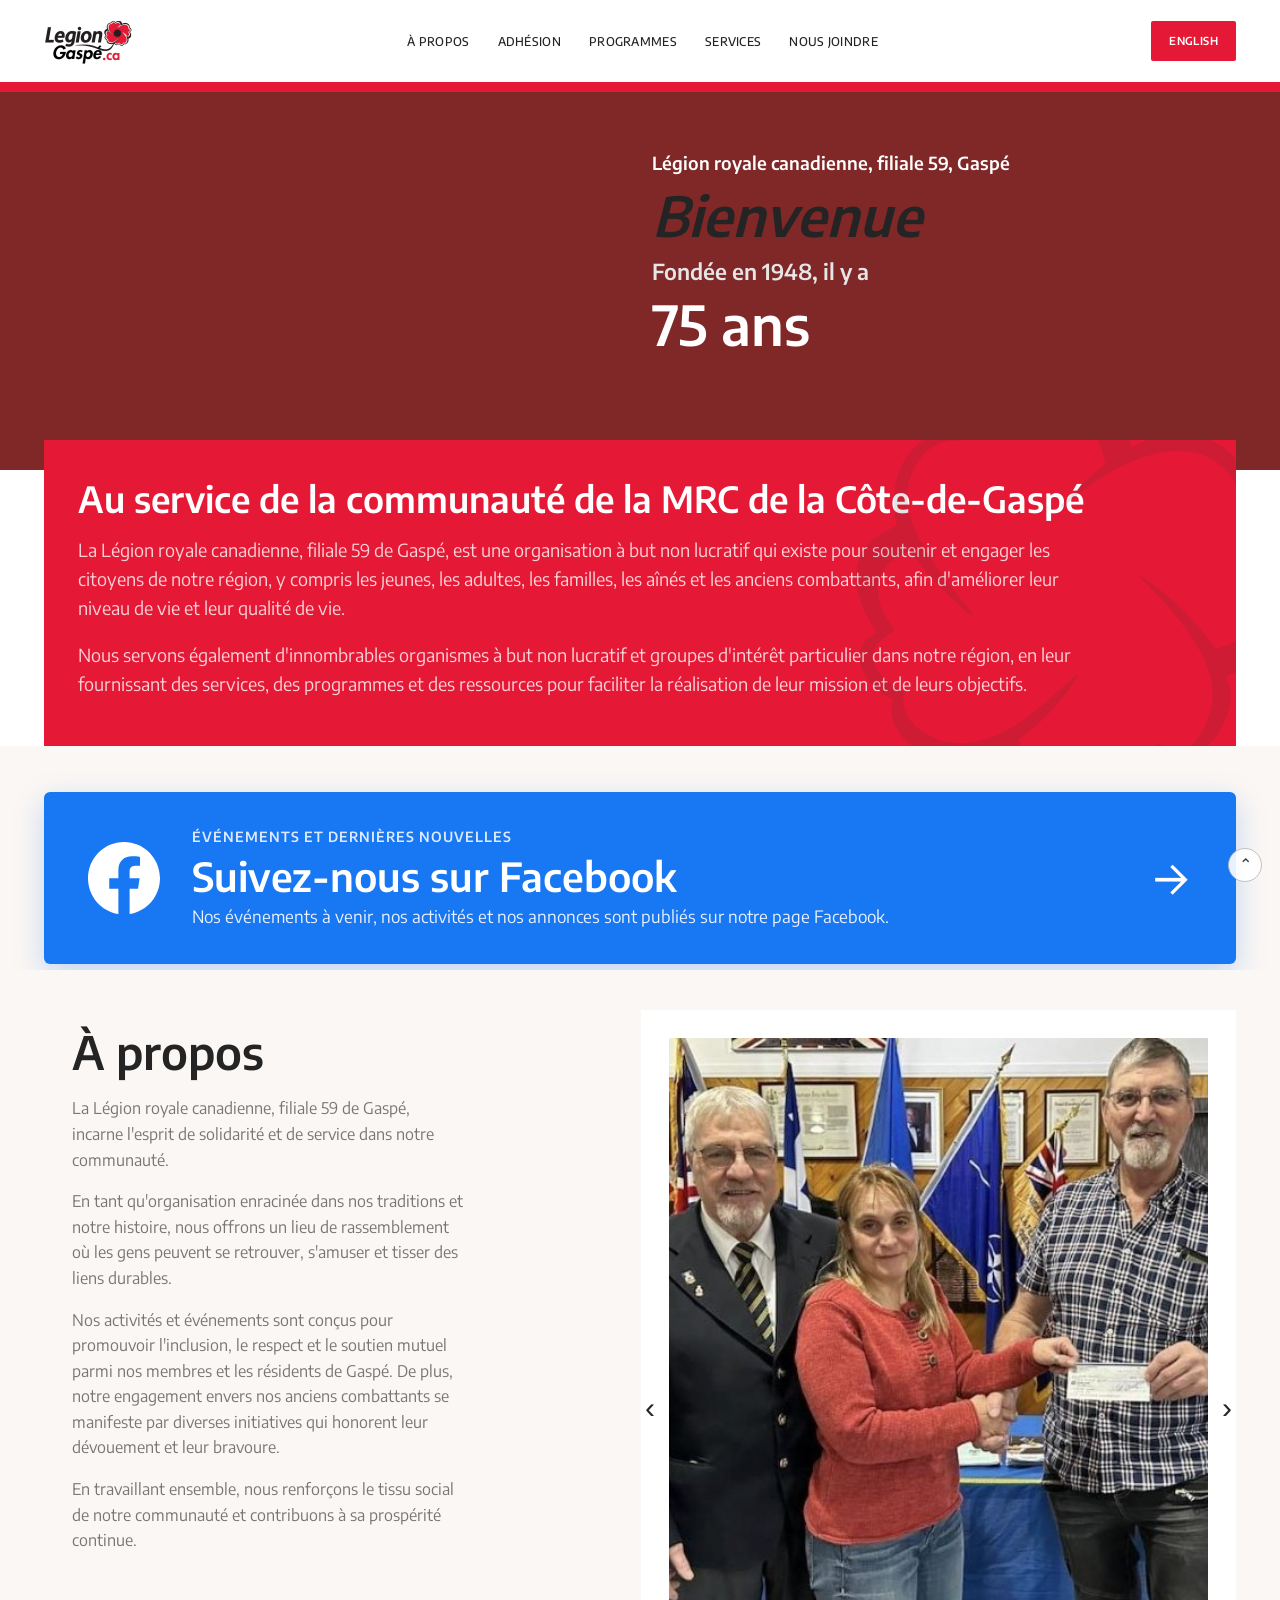
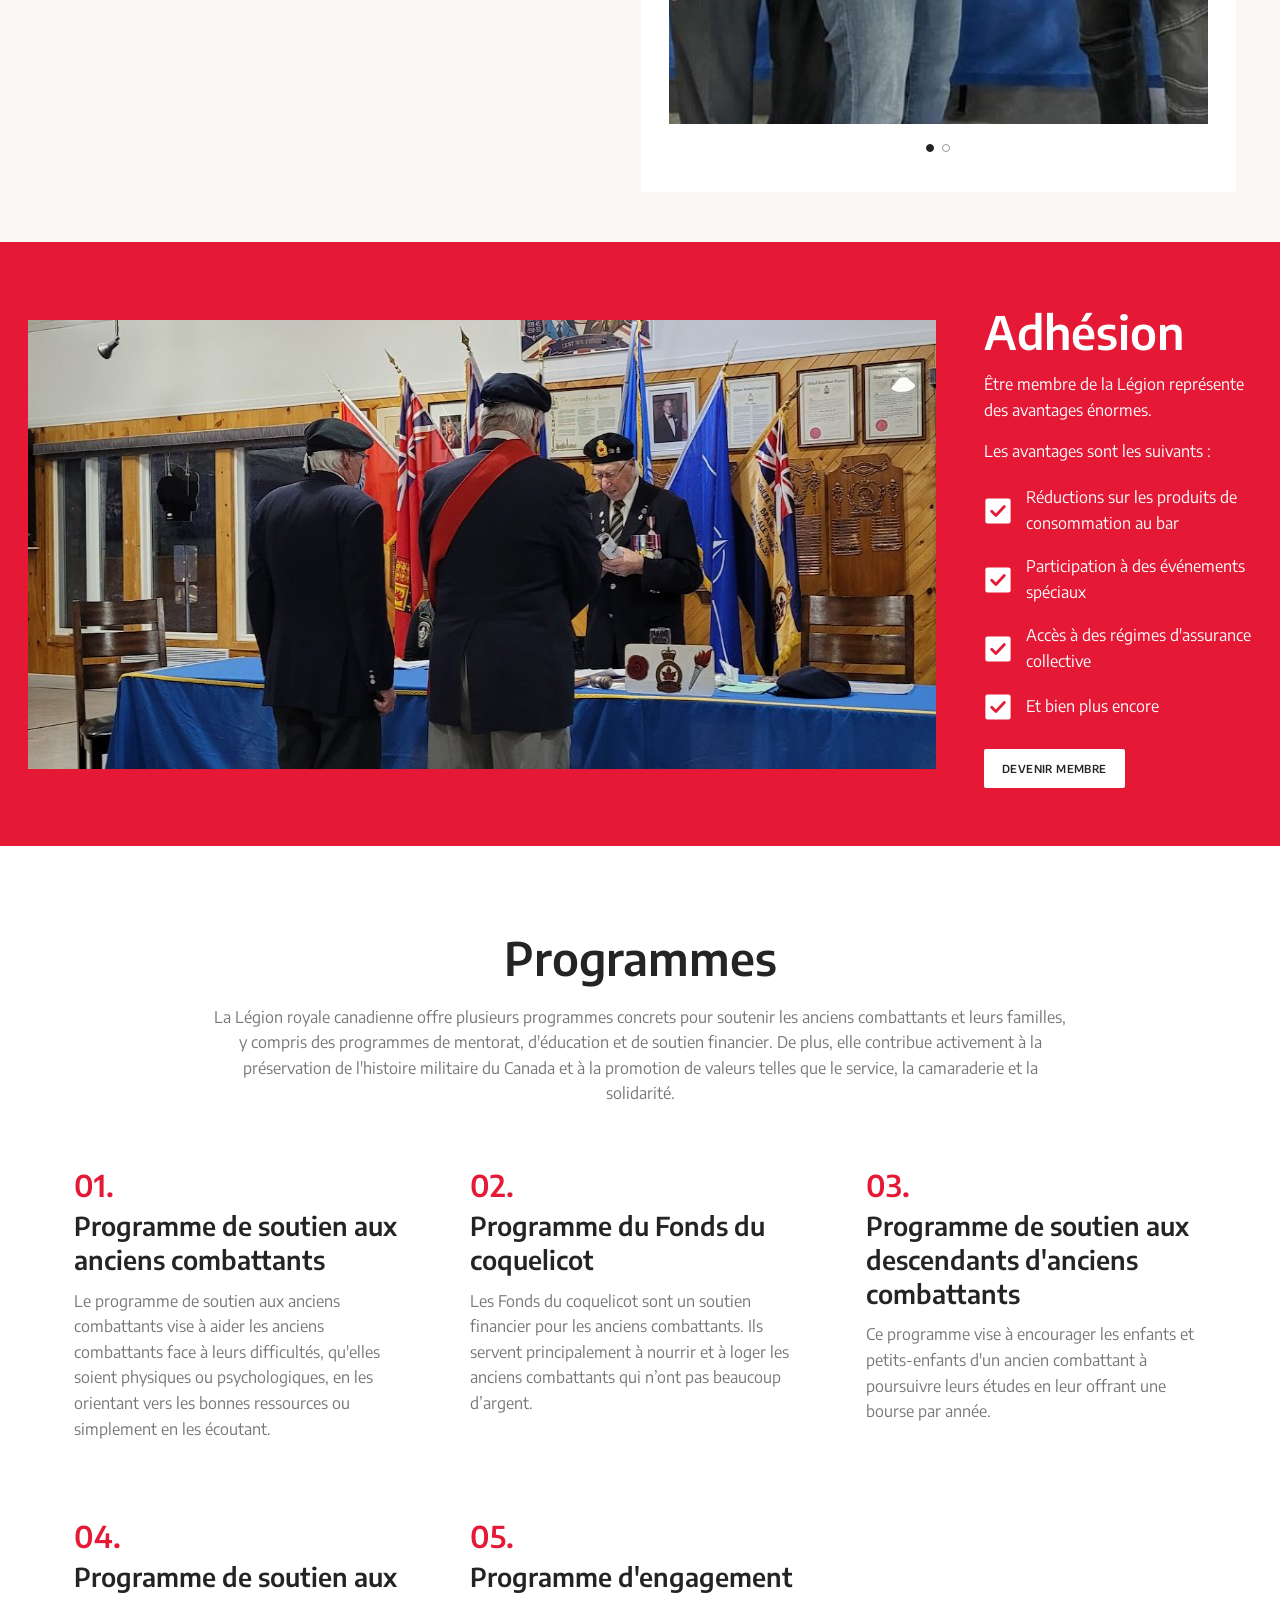
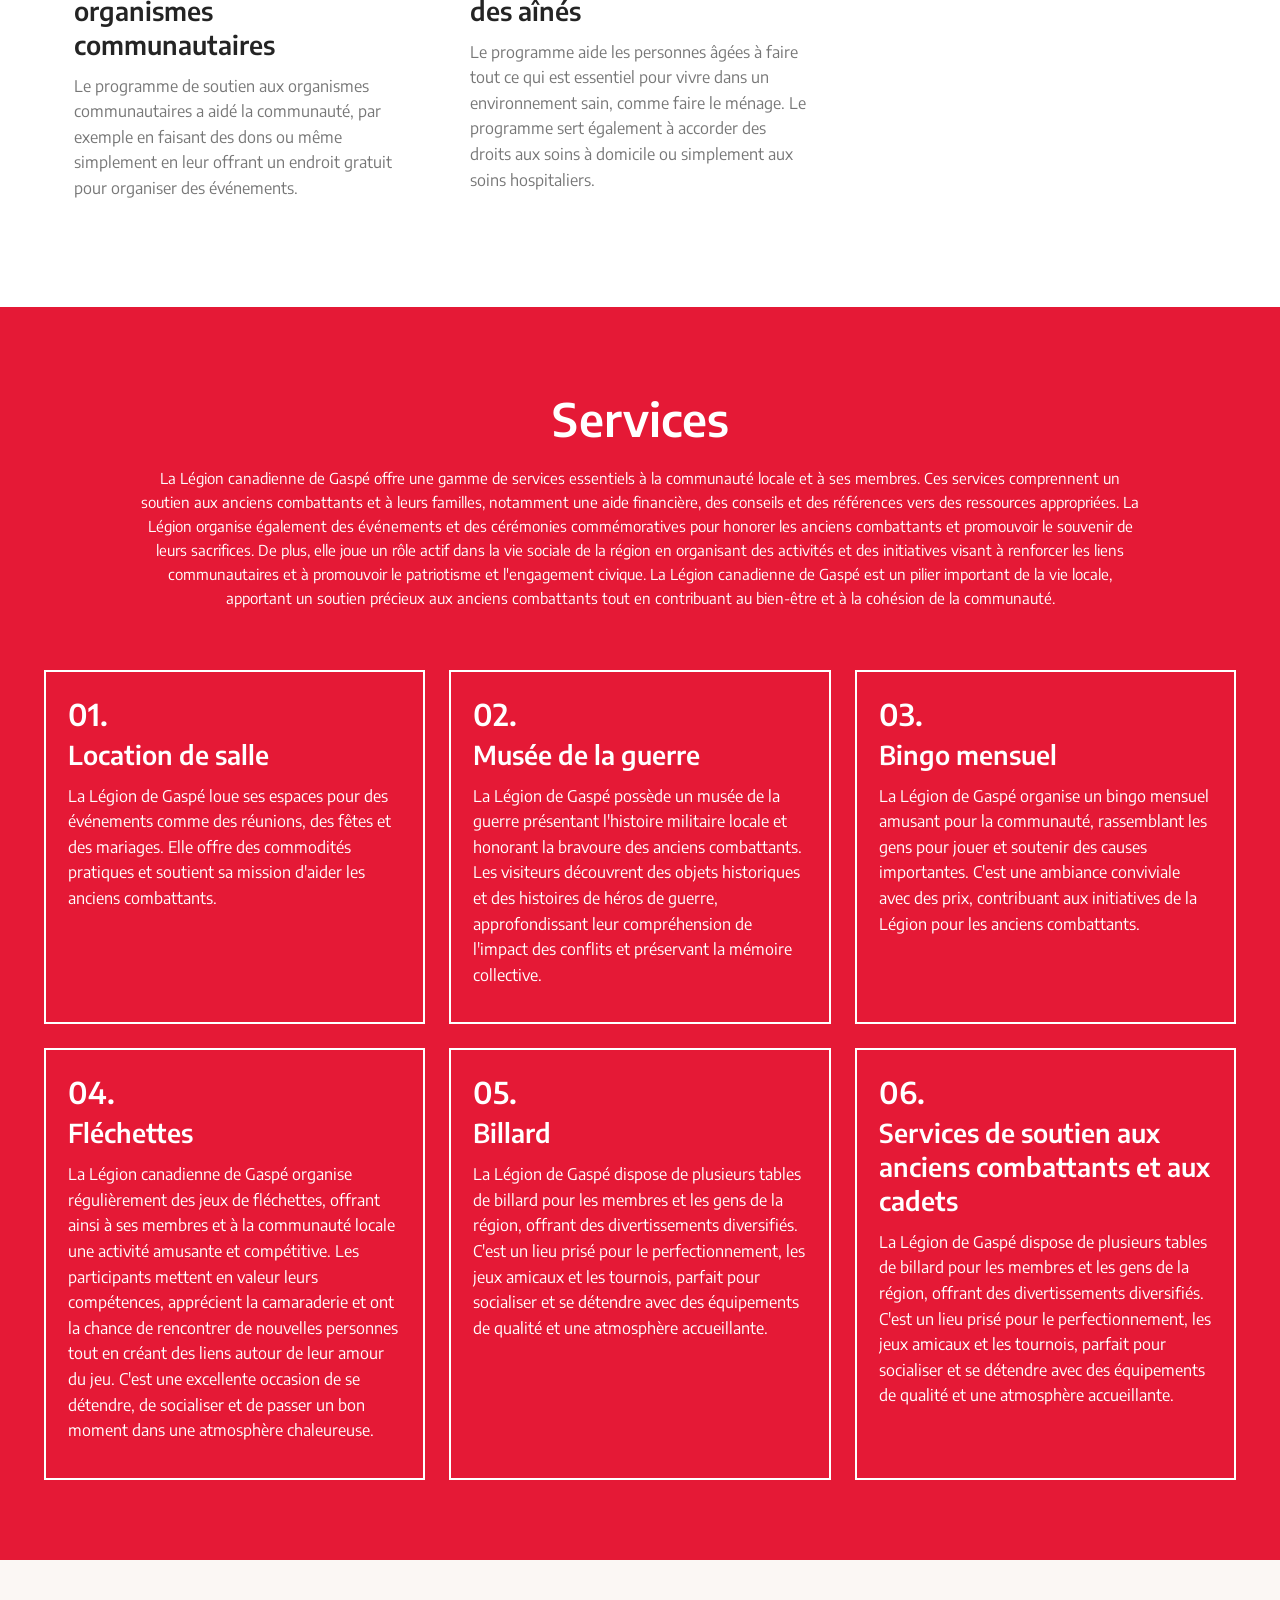
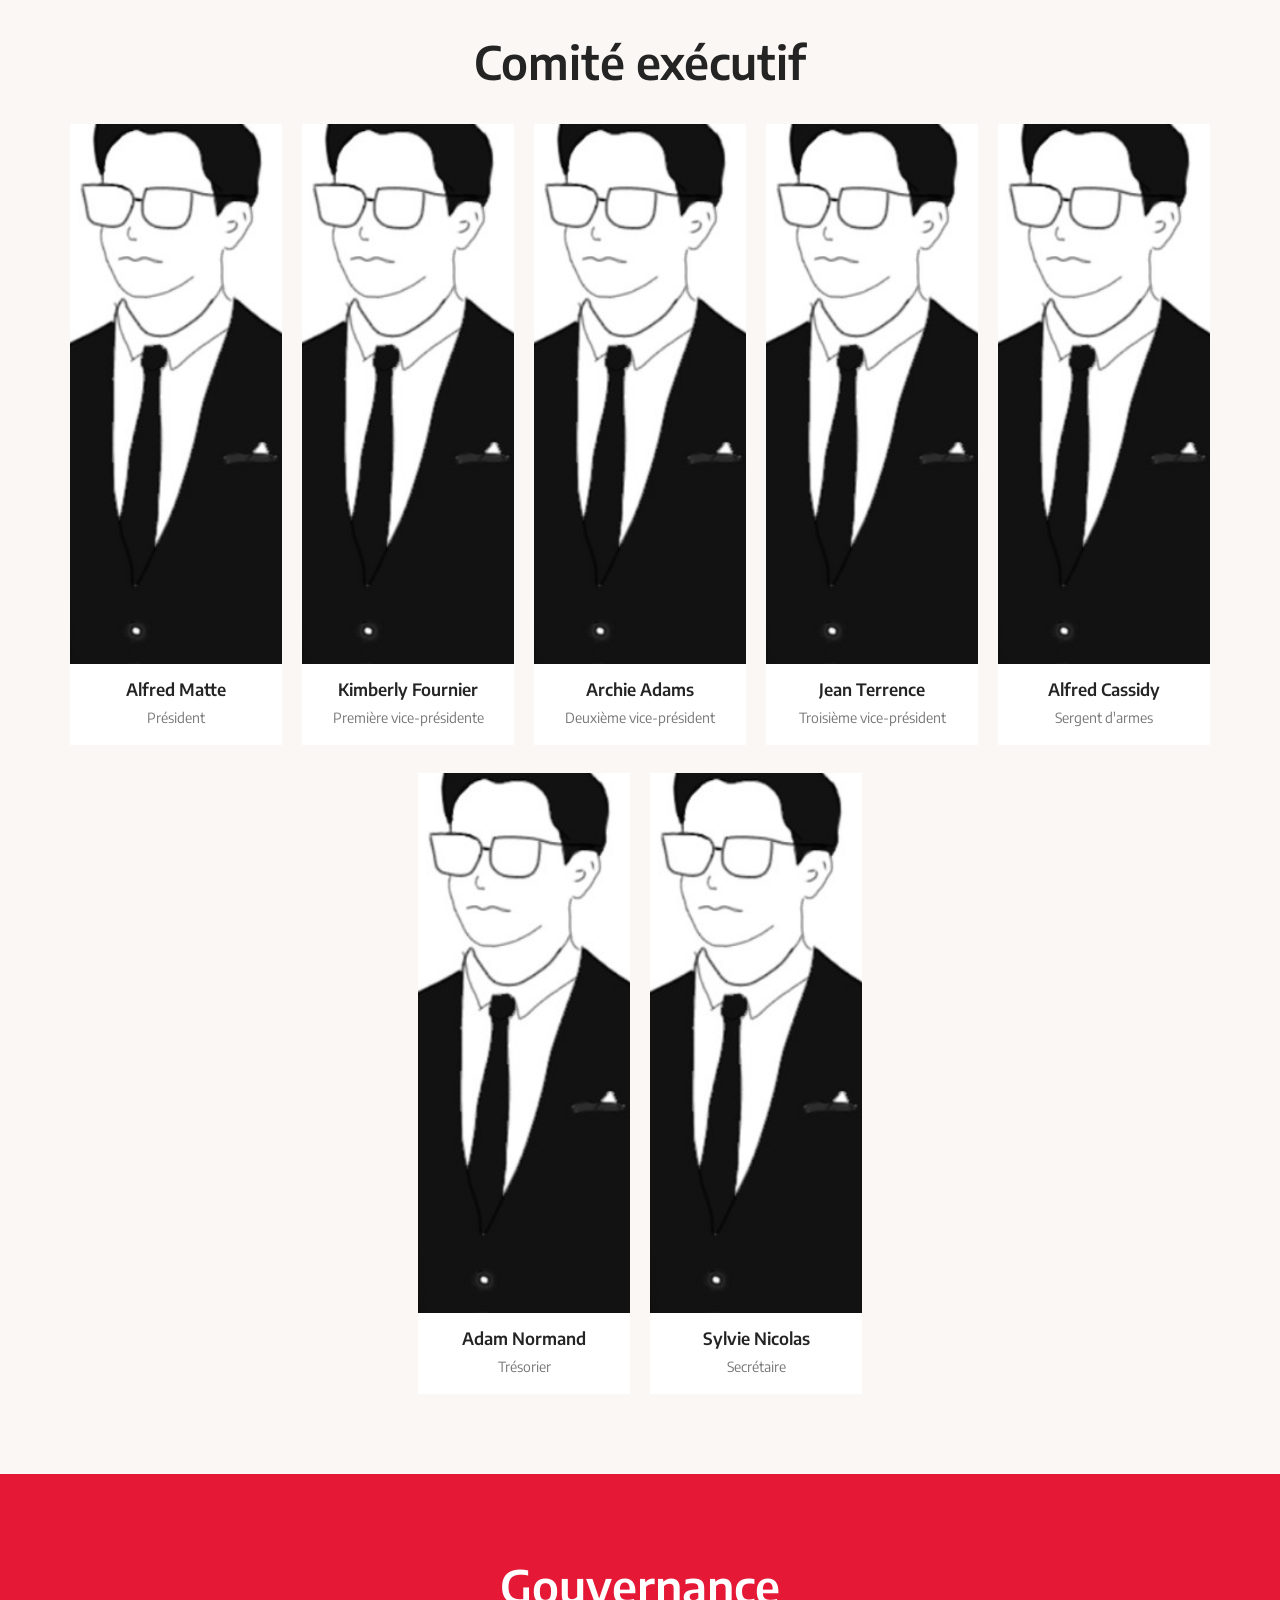
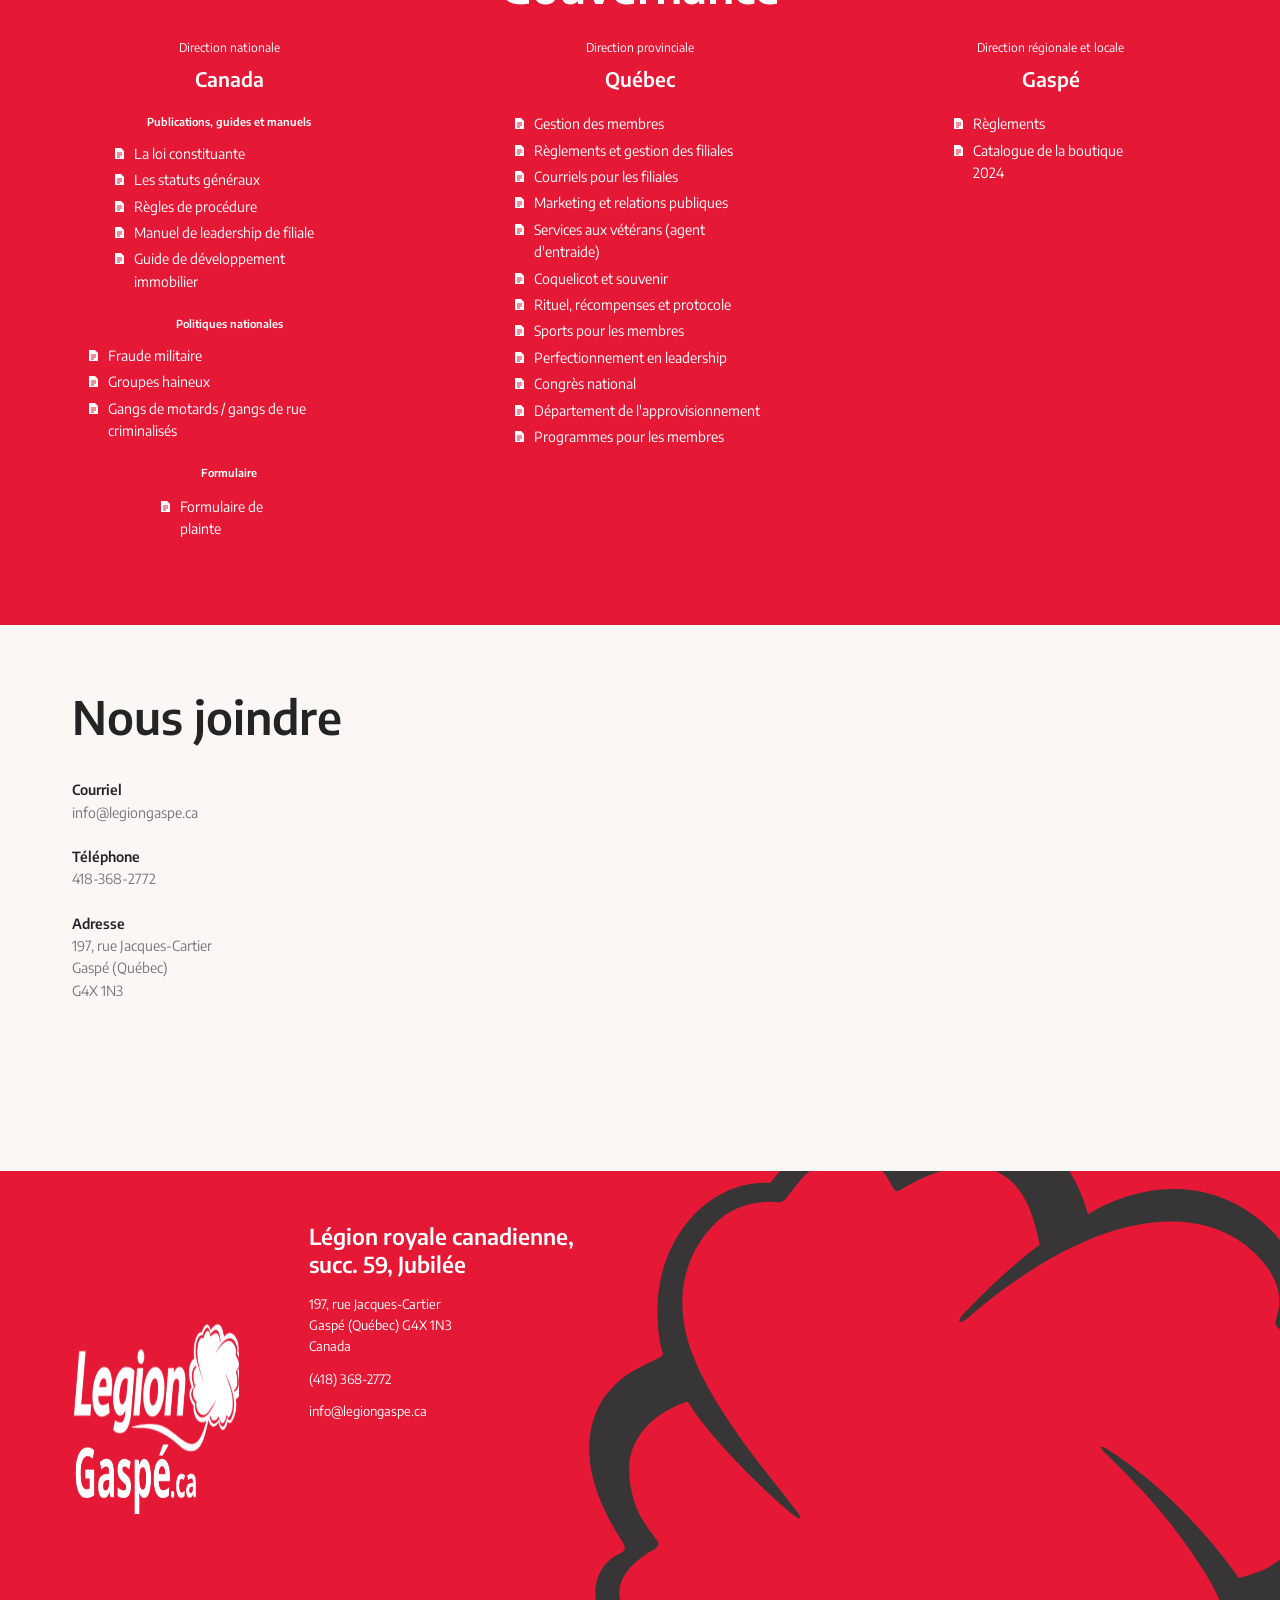
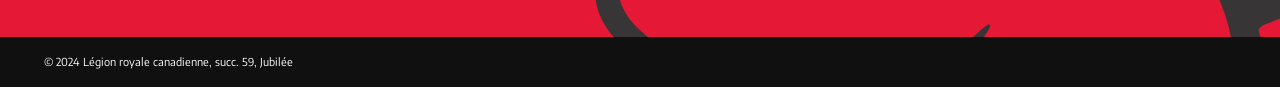
==== francais/index.html @ cd894295 "Migrate Légion Gaspé site from WordPress to static site EN and FR single-page sites, shared CSS/JS, " ====
<!doctype html>
<html lang="fr-CA">
<head>
<meta charset="utf-8">
<meta name="viewport" content="width=device-width, initial-scale=1">
<title>Légion royale canadienne, filiale 59, Gaspé</title>
<meta name="description" content="La Légion royale canadienne, filiale 59 de Gaspé : au service des anciens combattants, des familles et de la communauté de la MRC de la Côte-de-Gaspé depuis 1948.">
<link rel="alternate" hreflang="en" href="../">
<link rel="icon" href="../favicon.svg" type="image/svg+xml">
<link rel="preconnect" href="https://fonts.googleapis.com">
<link rel="preconnect" href="https://fonts.gstatic.com" crossorigin>
<link href="https://fonts.googleapis.com/css2?family=Encode+Sans:ital,wght@0,400;0,500;0,600;1,600&amp;display=swap" rel="stylesheet">
<link rel="stylesheet" href="../assets/site.css">
</head>
<body>
<header class="site-header">
  <div class="wrap">
    <a class="brand" href="#top" aria-label="Légion royale canadienne, filiale 59, Gaspé"><img src="../assets/logo.png" alt="Legion Gaspé" width="360" height="240"></a>
    <nav aria-label="Menu">
      <button class="menu-toggle" aria-expanded="false" aria-controls="nav" aria-label="Menu"><span></span><span></span><span></span></button>
      <ul class="nav" id="nav">
        <li><a href="#about">À propos</a></li>
        <li><a href="#membership">Adhésion</a></li>
        <li><a href="#programs">Programmes</a></li>
        <li><a href="#services">Services</a></li>
        <li><a href="#contact">Nous joindre</a></li>
      </ul>
    </nav>
    <a class="btn header-cta" href="../" hreflang="en" lang="en">English</a>
  </div>
</header>

<main id="top">
<section class="hero" aria-label="Bienvenue">
  <iframe src="https://www.youtube-nocookie.com/embed/n4W3IsTCSDo?autoplay=1&amp;mute=1&amp;loop=1&amp;playlist=n4W3IsTCSDo&amp;controls=0&amp;playsinline=1&amp;rel=0&amp;modestbranding=1" title="" aria-hidden="true" tabindex="-1" allow="autoplay; encrypted-media" loading="lazy"></iframe>
  <div class="wrap">
    <div class="hero-text">
      <p class="kicker">Légion royale canadienne, filiale 59, Gaspé</p>
      <h1 class="big it">Bienvenue</h1>
      <p class="mid">Fondée en 1948, il y a</p>
      <p class="big">75 ans</p>
    </div>
  </div>
</section>

<section class="intro">
  <div class="wrap card">
    <h2>Au service de la communauté de la MRC de la Côte-de-Gaspé</h2>
    <p>La Légion royale canadienne, filiale 59 de Gaspé, est une organisation à but non lucratif qui existe pour soutenir et engager les citoyens de notre région, y compris les jeunes, les adultes, les familles, les aînés et les anciens combattants, afin d&#x27;améliorer leur niveau de vie et leur qualité de vie.</p><p>Nous servons également d&#x27;innombrables organismes à but non lucratif et groupes d&#x27;intérêt particulier dans notre région, en leur fournissant des services, des programmes et des ressources pour faciliter la réalisation de leur mission et de leurs objectifs.</p>
  </div>
</section>

<section class="fb" id="events">
  <div class="wrap">
    <a class="fb-btn" href="https://www.facebook.com/" target="_blank" rel="noopener">
      <svg viewBox="0 0 24 24" width="64" height="64" aria-hidden="true"><path fill="currentColor" d="M24 12.07C24 5.4 18.63 0 12 0S0 5.4 0 12.07C0 18.1 4.39 23.1 10.13 24v-8.44H7.08v-3.49h3.05V9.41c0-3.02 1.79-4.69 4.53-4.69 1.31 0 2.68.24 2.68.24v2.97h-1.51c-1.49 0-1.96.93-1.96 1.89v2.25h3.33l-.53 3.49h-2.8V24C19.61 23.1 24 18.1 24 12.07z"/></svg>
      <span class="fb-copy"><span class="fb-kicker">Événements et dernières nouvelles</span><span class="fb-main">Suivez-nous sur Facebook</span><span class="fb-text">Nos événements à venir, nos activités et nos annonces sont publiés sur notre page Facebook.</span></span>
      <span class="fb-arrow" aria-hidden="true">&#8594;</span>
    </a>
  </div>
</section>

<section class="about" id="about">
  <div class="wrap">
    <div class="about-text">
      <h2>À propos</h2>
      <p>La Légion royale canadienne, filiale 59 de Gaspé, incarne l&#x27;esprit de solidarité et de service dans notre communauté.</p><p>En tant qu&#x27;organisation enracinée dans nos traditions et notre histoire, nous offrons un lieu de rassemblement où les gens peuvent se retrouver, s&#x27;amuser et tisser des liens durables.</p><p>Nos activités et événements sont conçus pour promouvoir l&#x27;inclusion, le respect et le soutien mutuel parmi nos membres et les résidents de Gaspé. De plus, notre engagement envers nos anciens combattants se manifeste par diverses initiatives qui honorent leur dévouement et leur bravoure.</p><p>En travaillant ensemble, nous renforçons le tissu social de notre communauté et contribuons à sa prospérité continue.</p>
    </div>
    <div class="slider">
      <div class="slides">
        <img class="on" src="../assets/about-1.jpg" alt="Remise d&#x27;un chèque par des membres de la filiale, à la salle de la Légion" width="600" height="606">
        <img src="../assets/about-2.jpg" alt="Gagnants du tournoi de fléchettes à la salle de la Légion" width="480" height="854" loading="lazy">
      </div>
      <button class="arrow prev" aria-label="Image précédente">&#8249;</button>
      <button class="arrow next" aria-label="Image suivante">&#8250;</button>
      <div class="dots"><button class="on" aria-label="Image 1"></button><button aria-label="Image 2"></button></div>
    </div>
  </div>
</section>

<section class="membership on-red" id="membership">
  <div class="inner">
    <img src="../assets/membership.jpg" alt="Membres de la Légion lors d’une cérémonie à la salle de la filiale" width="960" height="449" loading="lazy">
    <div>
      <h2>Adhésion</h2>
      <p>Être membre de la Légion représente des avantages énormes.</p><p>Les avantages sont les suivants :</p>
      <ul class="checks">
          <li><img src="../assets/check.svg" alt="" width="28" height="28">Réductions sur les produits de consommation au bar</li>
          <li><img src="../assets/check.svg" alt="" width="28" height="28">Participation à des événements spéciaux</li>
          <li><img src="../assets/check.svg" alt="" width="28" height="28">Accès à des régimes d&#x27;assurance collective</li>
          <li><img src="../assets/check.svg" alt="" width="28" height="28">Et bien plus encore</li>
      </ul>
      <a class="btn btn-white" href="https://portal.legion.ca/fr/adherez" target="_blank" rel="noopener">Devenir membre</a>
    </div>
  </div>
</section>

<section class="programs" id="programs">
  <div class="wrap">
    <h2 class="sec-title">Programmes</h2>
    <p class="lead">La Légion royale canadienne offre plusieurs programmes concrets pour soutenir les anciens combattants et leurs familles, y compris des programmes de mentorat, d&#x27;éducation et de soutien financier. De plus, elle contribue activement à la préservation de l&#x27;histoire militaire du Canada et à la promotion de valeurs telles que le service, la camaraderie et la solidarité.</p>
    <div class="grid3">
      <div class="item"><span class="num">01.</span><h3>Programme de soutien aux anciens combattants</h3><p>Le programme de soutien aux anciens combattants vise à aider les anciens combattants face à leurs difficultés, qu&#x27;elles soient physiques ou psychologiques, en les orientant vers les bonnes ressources ou simplement en les écoutant.</p></div>
      <div class="item"><span class="num">02.</span><h3>Programme du Fonds du coquelicot</h3><p>Les Fonds du coquelicot sont un soutien financier pour les anciens combattants. Ils servent principalement à nourrir et à loger les anciens combattants qui n’ont pas beaucoup d’argent.</p></div>
      <div class="item"><span class="num">03.</span><h3>Programme de soutien aux descendants d&#x27;anciens combattants</h3><p>Ce programme vise à encourager les enfants et petits-enfants d&#x27;un ancien combattant à poursuivre leurs études en leur offrant une bourse par année.</p></div>
      <div class="item"><span class="num">04.</span><h3>Programme de soutien aux organismes communautaires</h3><p>Le programme de soutien aux organismes communautaires a aidé la communauté, par exemple en faisant des dons ou même simplement en leur offrant un endroit gratuit pour organiser des événements.</p></div>
      <div class="item"><span class="num">05.</span><h3>Programme d&#x27;engagement des aînés</h3><p>Le programme aide les personnes âgées à faire tout ce qui est essentiel pour vivre dans un environnement sain, comme faire le ménage. Le programme sert également à accorder des droits aux soins à domicile ou simplement aux soins hospitaliers.</p></div>
    </div>
  </div>
</section>

<section class="services on-red" id="services">
  <div class="wrap">
    <h2 class="sec-title">Services</h2>
    <p class="lead">La Légion canadienne de Gaspé offre une gamme de services essentiels à la communauté locale et à ses membres. Ces services comprennent un soutien aux anciens combattants et à leurs familles, notamment une aide financière, des conseils et des références vers des ressources appropriées. La Légion organise également des événements et des cérémonies commémoratives pour honorer les anciens combattants et promouvoir le souvenir de leurs sacrifices. De plus, elle joue un rôle actif dans la vie sociale de la région en organisant des activités et des initiatives visant à renforcer les liens communautaires et à promouvoir le patriotisme et l&#x27;engagement civique. La Légion canadienne de Gaspé est un pilier important de la vie locale, apportant un soutien précieux aux anciens combattants tout en contribuant au bien-être et à la cohésion de la communauté.</p>
    <div class="grid3">
      <div class="item"><span class="num">01.</span><h3>Location de salle</h3><p>La Légion de Gaspé loue ses espaces pour des événements comme des réunions, des fêtes et des mariages. Elle offre des commodités pratiques et soutient sa mission d&#x27;aider les anciens combattants.</p></div>
      <div class="item"><span class="num">02.</span><h3>Musée de la guerre</h3><p>La Légion de Gaspé possède un musée de la guerre présentant l&#x27;histoire militaire locale et honorant la bravoure des anciens combattants. Les visiteurs découvrent des objets historiques et des histoires de héros de guerre, approfondissant leur compréhension de l&#x27;impact des conflits et préservant la mémoire collective.</p></div>
      <div class="item"><span class="num">03.</span><h3>Bingo mensuel</h3><p>La Légion de Gaspé organise un bingo mensuel amusant pour la communauté, rassemblant les gens pour jouer et soutenir des causes importantes. C&#x27;est une ambiance conviviale avec des prix, contribuant aux initiatives de la Légion pour les anciens combattants.</p></div>
      <div class="item"><span class="num">04.</span><h3>Fléchettes</h3><p>La Légion canadienne de Gaspé organise régulièrement des jeux de fléchettes, offrant ainsi à ses membres et à la communauté locale une activité amusante et compétitive. Les participants mettent en valeur leurs compétences, apprécient la camaraderie et ont la chance de rencontrer de nouvelles personnes tout en créant des liens autour de leur amour du jeu. C&#x27;est une excellente occasion de se détendre, de socialiser et de passer un bon moment dans une atmosphère chaleureuse.</p></div>
      <div class="item"><span class="num">05.</span><h3>Billard</h3><p>La Légion de Gaspé dispose de plusieurs tables de billard pour les membres et les gens de la région, offrant des divertissements diversifiés. C&#x27;est un lieu prisé pour le perfectionnement, les jeux amicaux et les tournois, parfait pour socialiser et se détendre avec des équipements de qualité et une atmosphère accueillante.</p></div>
      <div class="item"><span class="num">06.</span><h3>Services de soutien aux anciens combattants et aux cadets</h3><p>La Légion de Gaspé dispose de plusieurs tables de billard pour les membres et les gens de la région, offrant des divertissements diversifiés. C&#x27;est un lieu prisé pour le perfectionnement, les jeux amicaux et les tournois, parfait pour socialiser et se détendre avec des équipements de qualité et une atmosphère accueillante.</p></div>
    </div>
  </div>
</section>

<section class="executive" id="executive">
  <div class="wrap">
    <h2 class="sec-title">Comité exécutif</h2>
    <div class="execs">
      <div class="exec"><img src="../assets/executive.jpg" alt="" width="421" height="540" loading="lazy"><h3>Alfred Matte</h3><span>Président</span></div>
      <div class="exec"><img src="../assets/executive.jpg" alt="" width="421" height="540" loading="lazy"><h3>Kimberly Fournier</h3><span>Première vice-présidente</span></div>
      <div class="exec"><img src="../assets/executive.jpg" alt="" width="421" height="540" loading="lazy"><h3>Archie Adams</h3><span>Deuxième vice-président</span></div>
      <div class="exec"><img src="../assets/executive.jpg" alt="" width="421" height="540" loading="lazy"><h3>Jean Terrence</h3><span>Troisième vice-président</span></div>
      <div class="exec"><img src="../assets/executive.jpg" alt="" width="421" height="540" loading="lazy"><h3>Alfred Cassidy</h3><span>Sergent d&#x27;armes</span></div>
      <div class="exec"><img src="../assets/executive.jpg" alt="" width="421" height="540" loading="lazy"><h3>Adam Normand</h3><span>Trésorier</span></div>
      <div class="exec"><img src="../assets/executive.jpg" alt="" width="421" height="540" loading="lazy"><h3>Sylvie Nicolas</h3><span>Secrétaire</span></div>
    </div>
  </div>
</section>

<section class="governance on-red" id="governance">
  <div class="wrap">
    <h2 class="sec-title">Gouvernance</h2>
    <div class="gov">
      <div>
        <span class="label">Direction nationale</span><h3>Canada</h3>
        <h4>Publications, guides et manuels</h4>
        <ul>
          <li><a href="https://portal.legion.ca/docs/default-source/branch-and-command-resources/bylaws-and-procedures/act-to-incorporate_fr.pdf" target="_blank" rel="noopener">La loi constituante</a></li>
          <li><a href="https://portal.legion.ca/docs/default-source/branch-and-command-resources/bylaws-and-procedures/bylaws_f.pdf" target="_blank" rel="noopener">Les statuts généraux</a></li>
          <li><a href="https://portal.legion.ca/docs/default-source/branch-and-command-resources/bylaws-and-procedures/procedures-01-22-fr.pdf" target="_blank" rel="noopener">Règles de procédure</a></li>
          <li><a href="https://portal.legion.ca/docs/default-source/branch-and-command-resources/bylaws-and-procedures/branchleadership_f.pdf" target="_blank" rel="noopener">Manuel de leadership de filiale</a></li>
          <li><a href="https://portal.legion.ca/docs/default-source/branch-and-command-resources/bylaws-and-procedures/realproperty_f.pdf" target="_blank" rel="noopener">Guide de développement immobilier</a></li>
        </ul>
        <h4>Politiques nationales</h4>
        <ul>
          <li><a href="https://portal.legion.ca/docs/default-source/branch-and-command-resources/bylaws-and-procedures/legion-policy_stolen-valour_bil.pdf" target="_blank" rel="noopener">Fraude militaire</a></li>
          <li><a href="https://portal.legion.ca/docs/default-source/branch-and-command-resources/bylaws-and-procedures/policy_hate-groups.pdf" target="_blank" rel="noopener">Groupes haineux</a></li>
          <li><a href="https://portal.legion.ca/docs/default-source/branch-and-command-resources/bylaws-and-procedures/44-1-omg-colour-policy_f.pdf" target="_blank" rel="noopener">Gangs de motards / gangs de rue criminalisés</a></li>
        </ul>
        <h4>Formulaire</h4>
        <ul>
          <li><a href="https://portal.legion.ca/fr/Ressources%E2%80%93Directions-Filiales/reglements-et-gestion-de-filiale" target="_blank" rel="noopener">Formulaire de plainte</a></li>
        </ul>
      </div>
      <div>
        <span class="label">Direction provinciale</span><h3>Québec</h3>
        <ul>
          <li><a href="https://portal.legion.ca/fr/Ressources%E2%80%93Directions-Filiales/adhesion" target="_blank" rel="noopener">Gestion des membres</a></li>
          <li><a href="https://portal.legion.ca/fr/Ressources%E2%80%93Directions-Filiales/reglements-et-gestion-de-filiale" target="_blank" rel="noopener">Règlements et gestion des filiales</a></li>
          <li><a href="https://portal.legion.ca/fr/Ressources%E2%80%93Directions-Filiales/courriels-a-l-intention-des-filiales" target="_blank" rel="noopener">Courriels pour les filiales</a></li>
          <li><a href="https://portal.legion.ca/fr/Ressources%E2%80%93Directions-Filiales/ressources-marketing" target="_blank" rel="noopener">Marketing et relations publiques</a></li>
          <li><a href="https://portal.legion.ca/fr/Ressources%E2%80%93Directions-Filiales/services-aux-veterans" target="_blank" rel="noopener">Services aux vétérans (agent d&#x27;entraide)</a></li>
          <li><a href="https://portal.legion.ca/fr/Ressources%E2%80%93Directions-Filiales/coquelicot-et-souvenir" target="_blank" rel="noopener">Coquelicot et souvenir</a></li>
          <li><a href="https://portal.legion.ca/fr/Ressources%E2%80%93Directions-Filiales/Rituel-Recompenses" target="_blank" rel="noopener">Rituel, récompenses et protocole</a></li>
          <li><a href="https://portal.legion.ca/fr/Ressources%E2%80%93Directions-Filiales/sports-pour-membres" target="_blank" rel="noopener">Sports pour les membres</a></li>
          <li><a href="https://portal.legion.ca/fr/Ressources%E2%80%93Directions-Filiales/perfectionnement-en-leadership" target="_blank" rel="noopener">Perfectionnement en leadership</a></li>
          <li><a href="https://portal.legion.ca/fr/Ressources%E2%80%93Directions-Filiales/congr%C3%A8s-national" target="_blank" rel="noopener">Congrès national</a></li>
          <li><a href="https://portal.legion.ca/fr/Ressources%E2%80%93Directions-Filiales/departement-d-approvisionnement" target="_blank" rel="noopener">Département de l&#x27;approvisionnement</a></li>
          <li><a href="https://portal.legion.ca/fr/programmes-des-membres" target="_blank" rel="noopener">Programmes pour les membres</a></li>
        </ul>
      </div>
      <div>
        <span class="label">Direction régionale et locale</span><h3>Gaspé</h3>
        <ul>
          <li><a href="../assets/rclg-reglements-bylaws.pdf">Règlements</a></li>
          <li><a href="https://portal.legion.ca/docs/default-source/branch-and-command-resources/supply/catalogue_e.pdf" target="_blank" rel="noopener">Catalogue de la boutique 2024</a></li>
        </ul>
      </div>
    </div>
  </div>
</section>

<section class="contact" id="contact">
  <div class="wrap">
    <div class="info">
      <h2>Nous joindre</h2>
      <dl>
        <dt>Courriel</dt><dd><a href="mailto:info@legiongaspe.ca">info@legiongaspe.ca</a></dd>
        <dt>Téléphone</dt><dd><a href="tel:+14183682772">418-368-2772</a></dd>
        <dt>Adresse</dt><dd>197, rue Jacques-Cartier<br>Gaspé (Québec)<br>G4X 1N3</dd>
      </dl>
    </div>
    <iframe class="map" src="https://maps.google.com/maps?q=L%C3%A9gion+royale+canadienne+197+rue+Jacques-Cartier+Gasp%C3%A9+QC+G4X+1N3&amp;z=15&amp;output=embed" title="Carte : 197, rue Jacques-Cartier, Gaspé" loading="lazy" referrerpolicy="no-referrer-when-downgrade"></iframe>
  </div>
</section>
</main>

<footer class="site-footer">
  <div class="wrap">
    <img class="flogo" src="../assets/logo-white.png" alt="Legion Gaspé" width="360" height="360" loading="lazy">
    <div>
      <h2>Légion royale canadienne,<br>succ. 59, Jubilée</h2>
      <p>197, rue Jacques-Cartier<br>Gaspé (Québec) G4X 1N3<br>Canada</p>
      <p><a href="tel:+14183682772">(418) 368-2772</a></p>
      <p><a href="mailto:info@legiongaspe.ca">info@legiongaspe.ca</a></p>
    </div>
  </div>
  <div class="bottom"><div class="wrap">© 2024 Légion royale canadienne, succ. 59, Jubilée</div></div>
</footer>
<a class="totop" href="#top" aria-label="Haut de page">&#8963;</a>
<script src="../assets/site.js" defer></script>
</body>
</html>
---- assets/site.css ----
/* Légion royale canadienne, succursale 59, Gaspé — static site styles */
:root{
  --red:#E51936; --red-dark:#C8102E; --ink:#242424; --muted:#777; --cream:#FBF7F4;
  --black:#101010; --white:#fff; --wrap:1192px;
}
*,*::before,*::after{box-sizing:border-box}
html{scroll-behavior:smooth;scroll-padding-top:90px}
body{margin:0;font-family:"Encode Sans",Arial,Helvetica,sans-serif;font-size:16px;line-height:1.6;color:var(--muted);background:var(--white);-webkit-font-smoothing:antialiased}
img{max-width:100%;display:block}
a{color:inherit}
h1,h2,h3,h4{font-weight:600;color:var(--ink);margin:0}
p{margin:0 0 1em}
.wrap{width:min(var(--wrap),100% - 48px);margin:0 auto}
.sec-title{font-size:46px;line-height:1.4;text-align:center;margin-bottom:14px}
.lead{max-width:860px;margin:0 auto 60px;text-align:center}
.on-red,.on-red h1,.on-red h2,.on-red h3,.on-red h4{color:var(--white)}

/* Header */
.site-header{position:sticky;top:0;z-index:50;background:var(--white);border-bottom:10px solid var(--red)}
.site-header .wrap{display:flex;align-items:center;justify-content:space-between;gap:24px;height:82px}
.brand img{width:90px;height:auto}
.nav{display:flex;gap:28px;list-style:none;margin:0;padding:0}
.nav a{font-size:12px;font-weight:500;text-transform:uppercase;letter-spacing:.3px;text-decoration:none;color:var(--ink);transition:color .2s}
.nav a:hover,.nav a.active{color:var(--red)}
.btn{display:inline-block;background:var(--red);color:var(--white);font-size:11px;font-weight:600;text-transform:uppercase;letter-spacing:.4px;text-decoration:none;padding:11px 18px;border-radius:2px;transition:background .2s}
.btn:hover{background:var(--red-dark)}
.btn-white{background:var(--white);color:var(--ink)}
.btn-white:hover{background:var(--cream)}
.menu-toggle{display:none;background:none;border:0;padding:8px;cursor:pointer}
.menu-toggle span{display:block;width:24px;height:2px;background:var(--ink);margin:5px 0}

/* Hero */
.hero{position:relative;height:378px;overflow:hidden;background:#6d2a2a}
.hero iframe{position:absolute;top:50%;left:50%;width:max(100%,700px);height:max(100%,56.25vw);transform:translate(-50%,-50%) scale(1.15);border:0;pointer-events:none}
.hero::after{content:"";position:absolute;inset:0;background:rgba(136,40,40,.69)}
.hero .wrap{position:relative;z-index:1;height:100%;display:flex;align-items:center}
.hero-text{margin-left:50%;padding-left:12px;color:var(--white)}
.hero-text .kicker{font-size:18px;font-weight:600;line-height:1;margin-bottom:14px}
.hero-text .big{font-size:55px;font-weight:600;line-height:1.05}
.hero-text .big.it{font-style:italic;margin-bottom:10px}
.hero-text .mid{font-size:22px;font-weight:600;color:#e6e6e6;margin-bottom:6px}

/* Intro card overlapping the hero */
.intro{position:relative;z-index:2;margin-top:-30px}
.intro .card{position:relative;overflow:hidden;background:var(--red);padding:34px 60px 30px 34px}
.intro .card::after{content:"";position:absolute;right:-40px;top:-40px;width:420px;height:390px;background:url(poppy.svg) no-repeat center/contain;opacity:.12;pointer-events:none}
.intro h2{position:relative;font-size:36px;line-height:1.4;color:var(--white);margin-bottom:12px}
.intro p{position:relative;font-size:18px;line-height:1.6;color:rgba(255,255,255,.8);max-width:1020px}

/* About */
.about{background:var(--cream);padding:40px 0 50px}
.about .wrap{display:grid;grid-template-columns:1fr 1.1fr;gap:56px;align-items:start}
.about-text{padding:10px 0 0 28px;max-width:420px}
.about-text h2{font-size:46px;line-height:1.4;margin-bottom:12px}
.slider{position:relative;background:var(--white);padding:28px 28px 40px}
.slides{position:relative;aspect-ratio:613/780;overflow:hidden}
.slides img{position:absolute;inset:0;width:100%;height:100%;object-fit:cover;opacity:0;transition:opacity .6s}
.slides img.on{opacity:1}
.slider .arrow{position:absolute;top:calc(50% - 14px);background:none;border:0;color:var(--ink);font-size:30px;line-height:1;cursor:pointer;padding:6px}
.slider .prev{left:-2px}.slider .next{right:-2px}
.dots{display:flex;justify-content:center;gap:8px;margin-top:20px}
.dots button{width:8px;height:8px;border-radius:50%;border:1px solid #999;background:none;padding:0;cursor:pointer}
.dots button.on{background:var(--ink);border-color:var(--ink)}

/* Membership */
.membership{background:var(--red);padding:58px 0}
.membership .inner{display:grid;grid-template-columns:minmax(0,908px) 1fr;gap:48px;align-items:center;padding:0 28px}
.membership h2{font-size:46px;line-height:1.4;margin-bottom:8px}
.membership p{color:var(--white)}
.checks{list-style:none;padding:0;margin:20px 0 28px}
.checks li{display:flex;align-items:center;gap:14px;color:var(--white);margin-bottom:18px}
.checks img{width:28px;height:28px}

/* Programs */
.programs{padding:80px 0 90px}
.grid3{display:grid;grid-template-columns:repeat(3,1fr);gap:60px 56px}
.item .num{display:block;font-size:30px;font-weight:600;line-height:1.2;color:var(--red);margin-bottom:6px}
.item h3{font-size:26px;line-height:1.3;margin-bottom:12px}
.programs .grid3{padding:0 30px}

/* Services */
.services{background:var(--red);padding:80px 0}
.services .lead{color:var(--white);max-width:1000px;font-size:15px}
.services .item{border:2px solid var(--white);padding:24px 22px 18px;color:var(--white)}
.services .item .num{color:var(--white)}
.services .grid3{gap:24px}

/* Executive */
.executive{background:var(--cream);padding:70px 0 80px}
.execs{display:flex;flex-wrap:wrap;justify-content:center;gap:28px 20px;margin-top:30px}
.exec{width:212px;background:var(--white);text-align:center;padding-bottom:14px}
.exec img{width:100%;aspect-ratio:421/540;object-fit:cover}
.exec h3{font-size:17px;margin:12px 0 2px}
.exec span{font-size:14px}

/* Governance */
.governance{background:var(--red);padding:80px 0;text-align:center}
.gov{display:grid;grid-template-columns:repeat(3,1fr);gap:40px;margin-top:20px}
.gov .label{font-size:12px;color:var(--white);display:block}
.gov h3{font-size:20px;margin:6px 0 18px}
.gov h4{font-size:11px;font-weight:600;margin:18px 0 12px}
.gov ul{list-style:none;padding:0;margin:0 auto;display:inline-block;text-align:left}
.gov li{margin:0 0 4px}
.gov a{color:var(--white);text-decoration:none;font-size:14px;display:flex;gap:10px;align-items:baseline}
.gov a:hover{text-decoration:underline}
.gov a::before{content:"";flex:0 0 9px;height:11px;background:url("data:image/svg+xml,%3Csvg xmlns='http://www.w3.org/2000/svg' viewBox='0 0 9 11'%3E%3Cpath d='M0 0h6l3 3v8H0z' fill='%23fff'/%3E%3Cpath d='M2 5h5M2 7h5M2 9h3' stroke='%23E51936'/%3E%3C/svg%3E") no-repeat}

/* Contact */
.contact{background:var(--cream);padding:60px 0 70px}
.contact .wrap{display:grid;grid-template-columns:1fr 1fr;gap:56px;align-items:start}
.contact .info{padding-left:28px}
.contact h2{font-size:46px;line-height:1.4;margin-bottom:30px}
.contact dl{margin:0}
.contact dt{font-size:14px;font-weight:600;color:var(--ink)}
.contact dd{margin:0 0 22px;font-size:14px}
.contact dd a{text-decoration:none}
.contact dd a:hover{color:var(--red)}
.map{width:100%;aspect-ratio:630/462;border:0}

/* Footer */
.site-footer{position:relative;overflow:hidden;background:var(--red);color:var(--white)}
.site-footer::after{content:"";position:absolute;left:46%;top:-40px;width:760px;height:700px;background:url(poppy.svg) no-repeat 0 0/contain;pointer-events:none}
.site-footer .wrap{position:relative;z-index:1;display:flex;gap:70px;padding:52px 0 54px}
.site-footer .flogo{width:167px;margin-left:28px}
.site-footer h2{font-size:22px;line-height:1.25;color:var(--white);margin-bottom:16px}
.site-footer p{font-size:13px;line-height:1.6;margin:0 0 12px}
.site-footer a{text-decoration:none}
.site-footer a:hover{text-decoration:underline}
.bottom{background:var(--black);color:var(--white);font-size:11px;position:relative;z-index:1}
.bottom .wrap{padding:16px 0}
.totop{position:fixed;right:18px;bottom:18px;width:34px;height:34px;border-radius:50%;border:1px solid #bbb;background:var(--white);color:var(--ink);display:grid;place-items:center;text-decoration:none;font-size:16px;z-index:40;opacity:.9}

/* Responsive */
@media (max-width:1024px){
  .nav{gap:16px}
  .hero-text{margin-left:40%}
  .grid3,.gov{grid-template-columns:repeat(2,1fr)}
  .membership .inner{grid-template-columns:1fr;padding:0 24px}
}
@media (max-width:820px){
  .menu-toggle{display:block}
  .nav{display:none;position:absolute;top:100%;left:0;right:0;flex-direction:column;gap:0;background:var(--white);border-bottom:4px solid var(--red);padding:8px 24px 14px}
  .nav.open{display:flex}
  .nav a{display:block;padding:10px 0;font-size:13px}
  .site-header .wrap{position:relative;height:70px}
  .brand img{width:76px}
  .about .wrap,.contact .wrap{grid-template-columns:1fr;gap:34px}
  .about-text,.contact .info{padding-left:0;max-width:none}
}
@media (max-width:600px){
  .sec-title,.about-text h2,.membership h2,.contact h2{font-size:34px}
  .hero{height:320px}
  .hero-text{margin-left:0;padding-left:0}
  .hero-text .big{font-size:40px}
  .hero-text .mid{font-size:18px}
  .intro .card{padding:26px 22px}
  .intro h2{font-size:26px}
  .intro p{font-size:16px}
  .grid3,.gov{grid-template-columns:1fr;gap:36px}
  .programs .grid3{padding:0}
  .programs,.services,.governance{padding:56px 0}
  .slider{padding:16px 16px 30px}
  .exec{width:calc(50% - 10px)}
  .site-footer .wrap{flex-direction:column;gap:28px}
  .site-footer .flogo{margin-left:0;width:140px}
  .site-footer::after{left:30%;top:auto;bottom:-120px;width:520px;height:480px}
  .header-cta{display:none}
}

/* Facebook call-to-action (events and latest news) */
.fb{background:var(--cream);padding:46px 0 6px}
.fb-btn{display:flex;align-items:center;gap:32px;background:#1877F2;color:#fff;text-decoration:none;border-radius:6px;padding:34px 44px;box-shadow:0 10px 30px rgba(24,119,242,.25);transition:transform .2s,box-shadow .2s,background .2s}
.fb-btn:hover{background:#0f66d8;transform:translateY(-2px);box-shadow:0 14px 36px rgba(24,119,242,.35)}
.fb-btn:focus-visible{outline:4px solid var(--red);outline-offset:4px}
.fb-btn svg{flex:0 0 auto;width:72px;height:72px}
.fb-copy{display:flex;flex-direction:column;gap:4px;flex:1}
.fb-kicker{font-size:14px;font-weight:600;text-transform:uppercase;letter-spacing:1px;opacity:.85}
.fb-main{font-size:40px;font-weight:600;line-height:1.15}
.fb-text{font-size:17px;opacity:.9}
.fb-arrow{font-size:56px;line-height:1;transition:transform .2s}
.fb-btn:hover .fb-arrow{transform:translateX(6px)}
@media (max-width:600px){
  .fb{padding:34px 0 0}
  .fb-btn{flex-direction:column;align-items:flex-start;gap:16px;padding:26px 24px}
  .fb-btn svg{width:52px;height:52px}
  .fb-main{font-size:28px}
  .fb-text{font-size:15px}
  .fb-arrow{display:none}
}
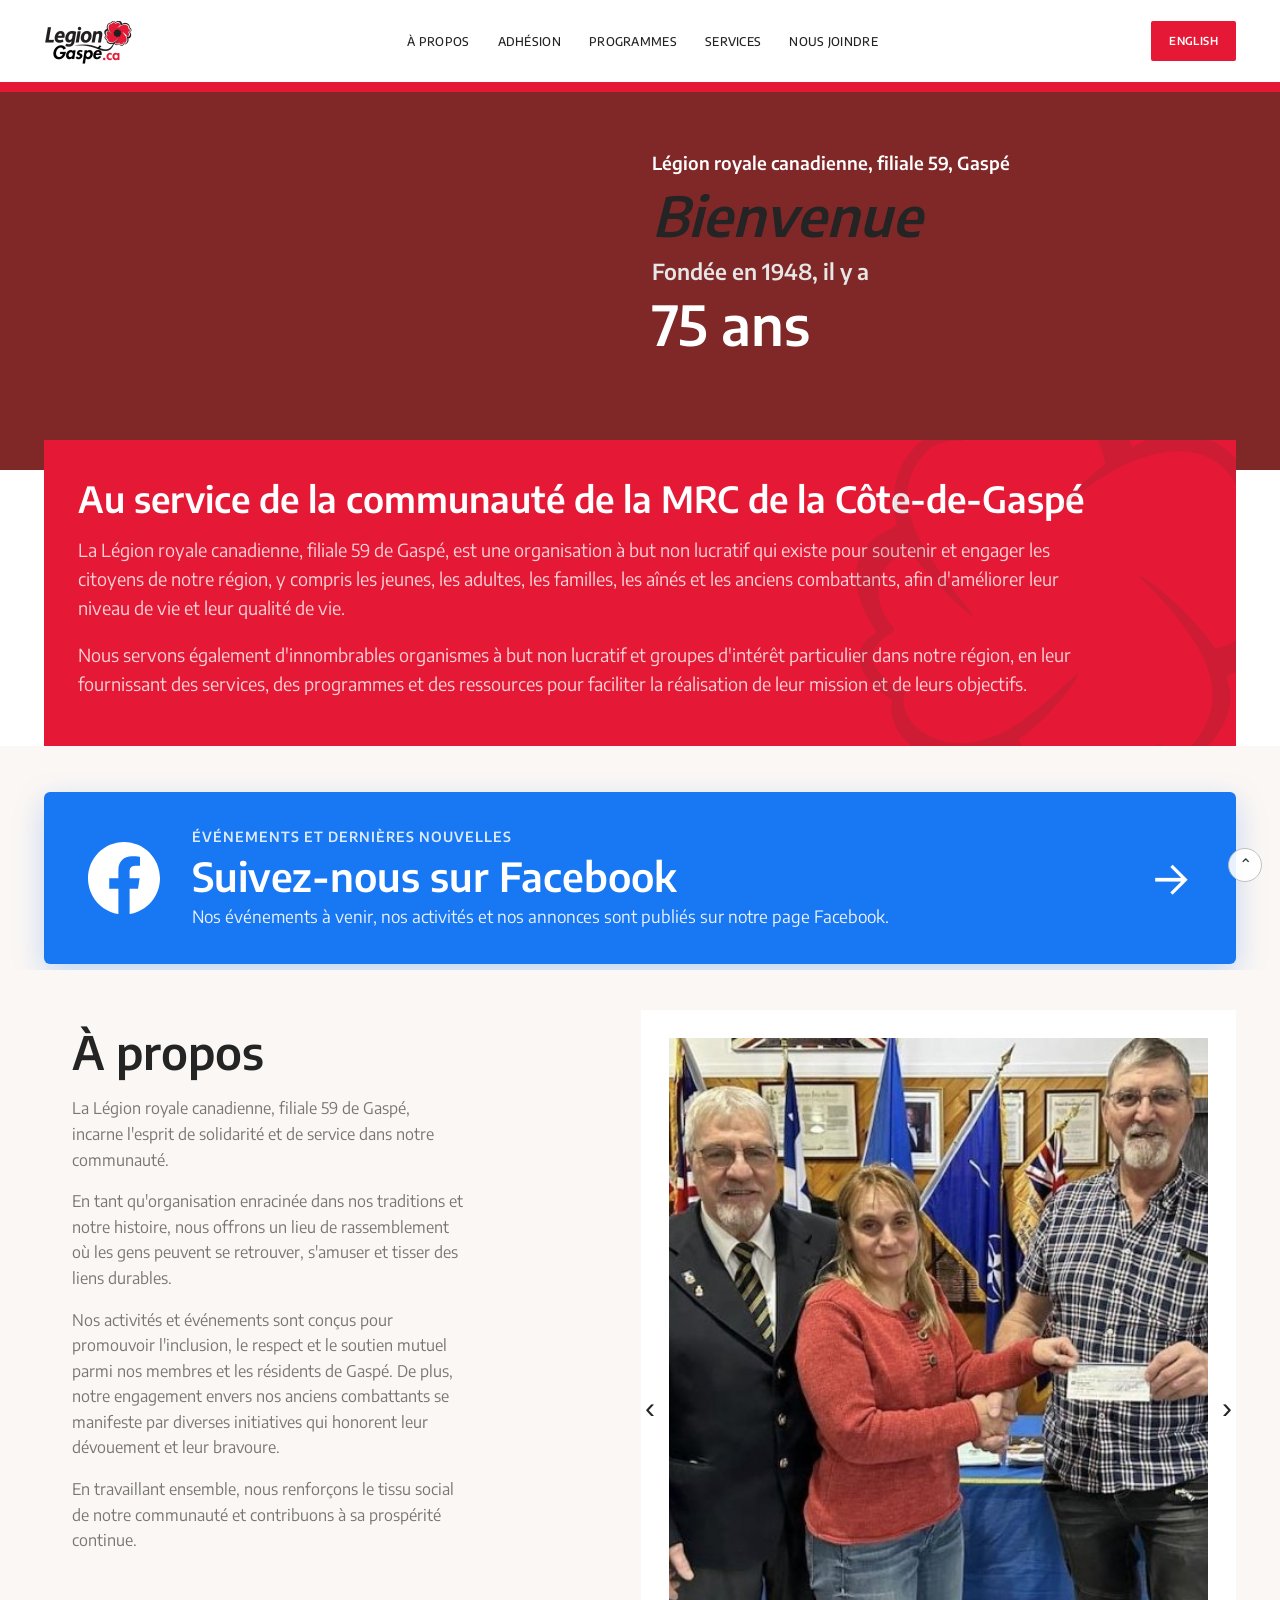
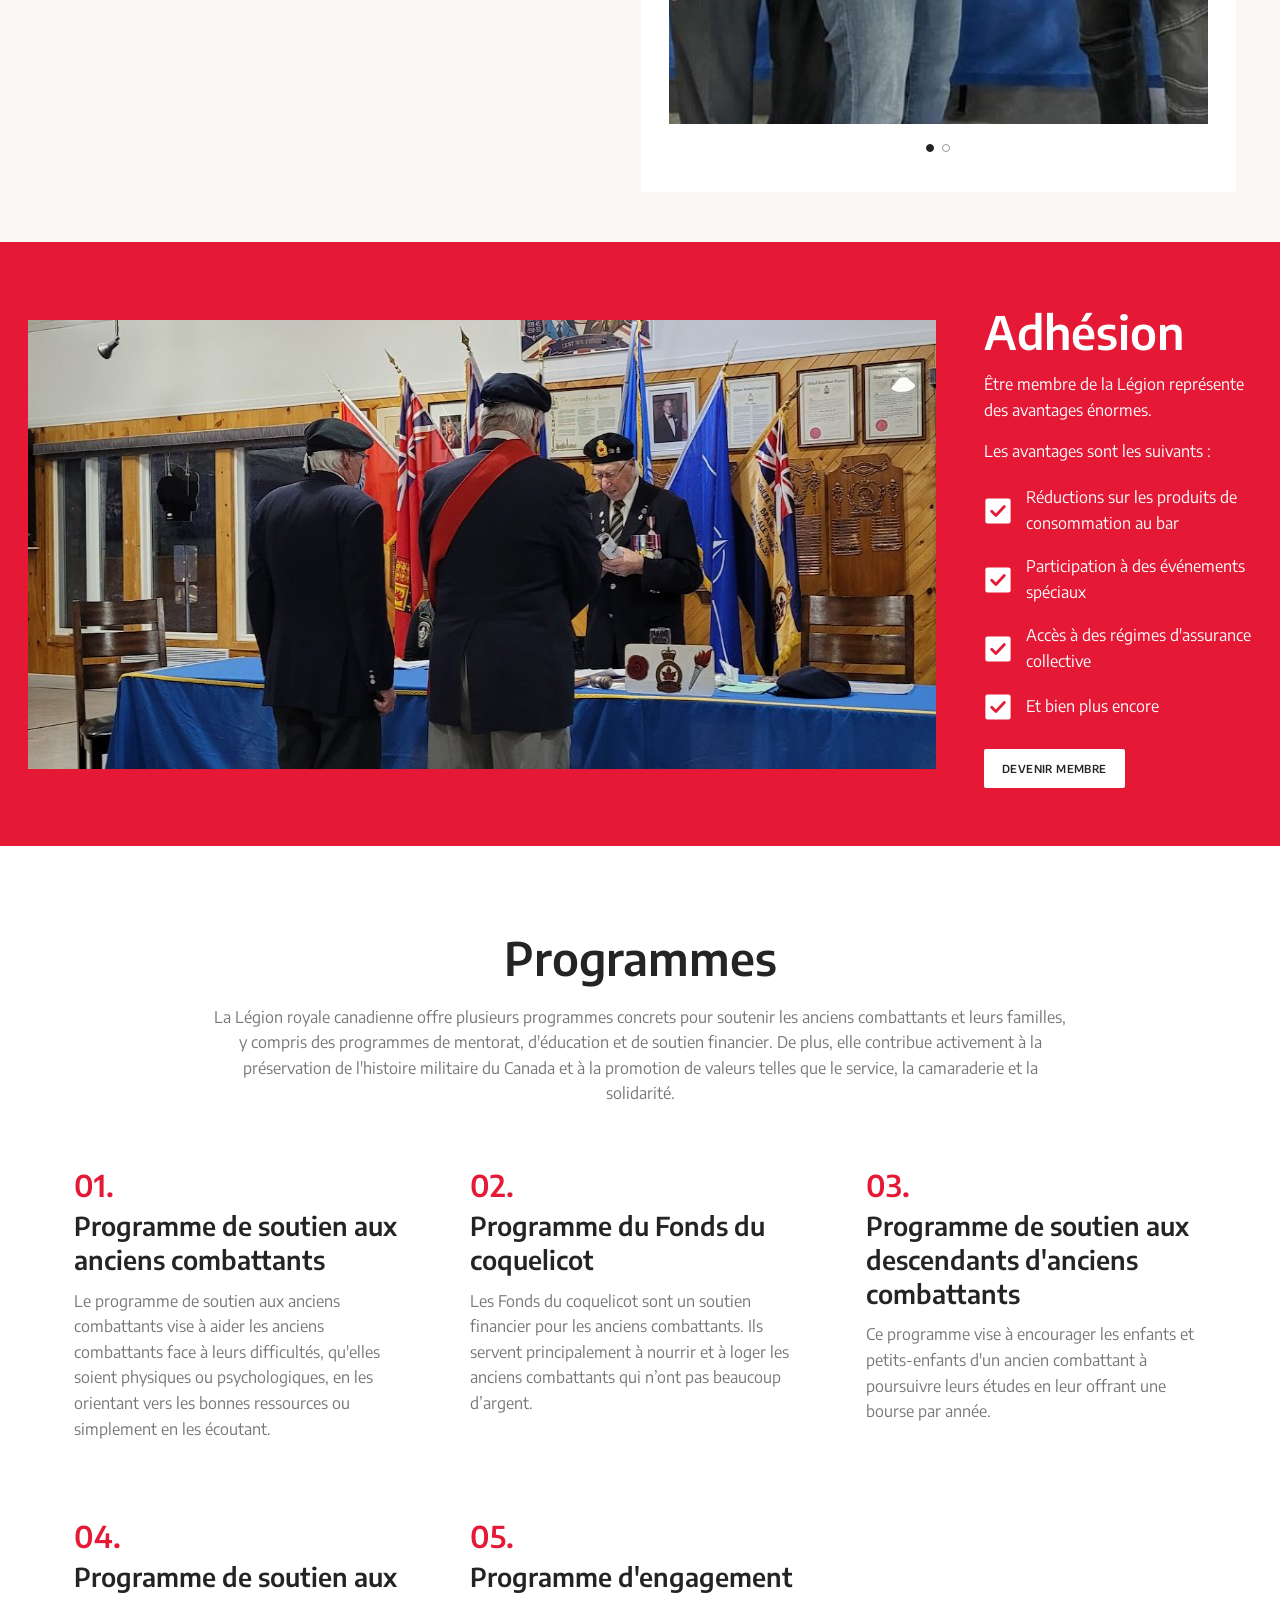
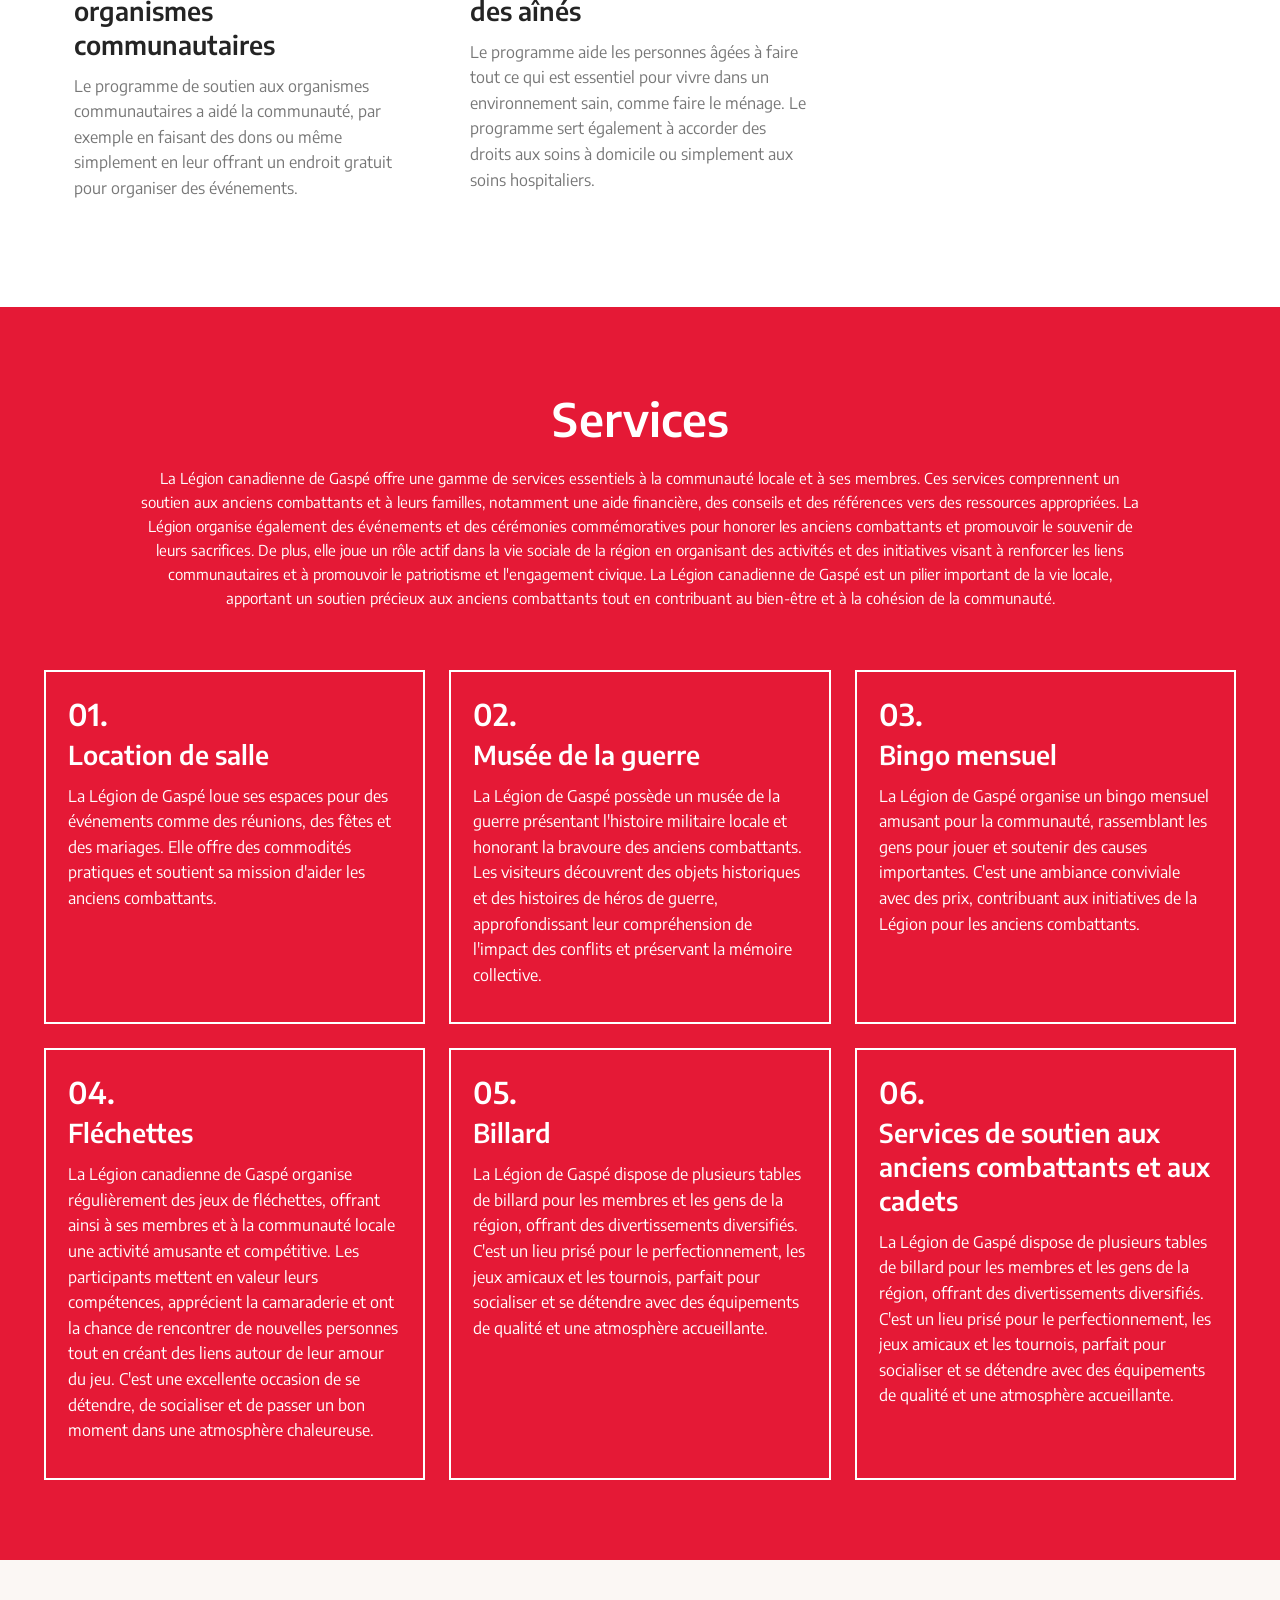
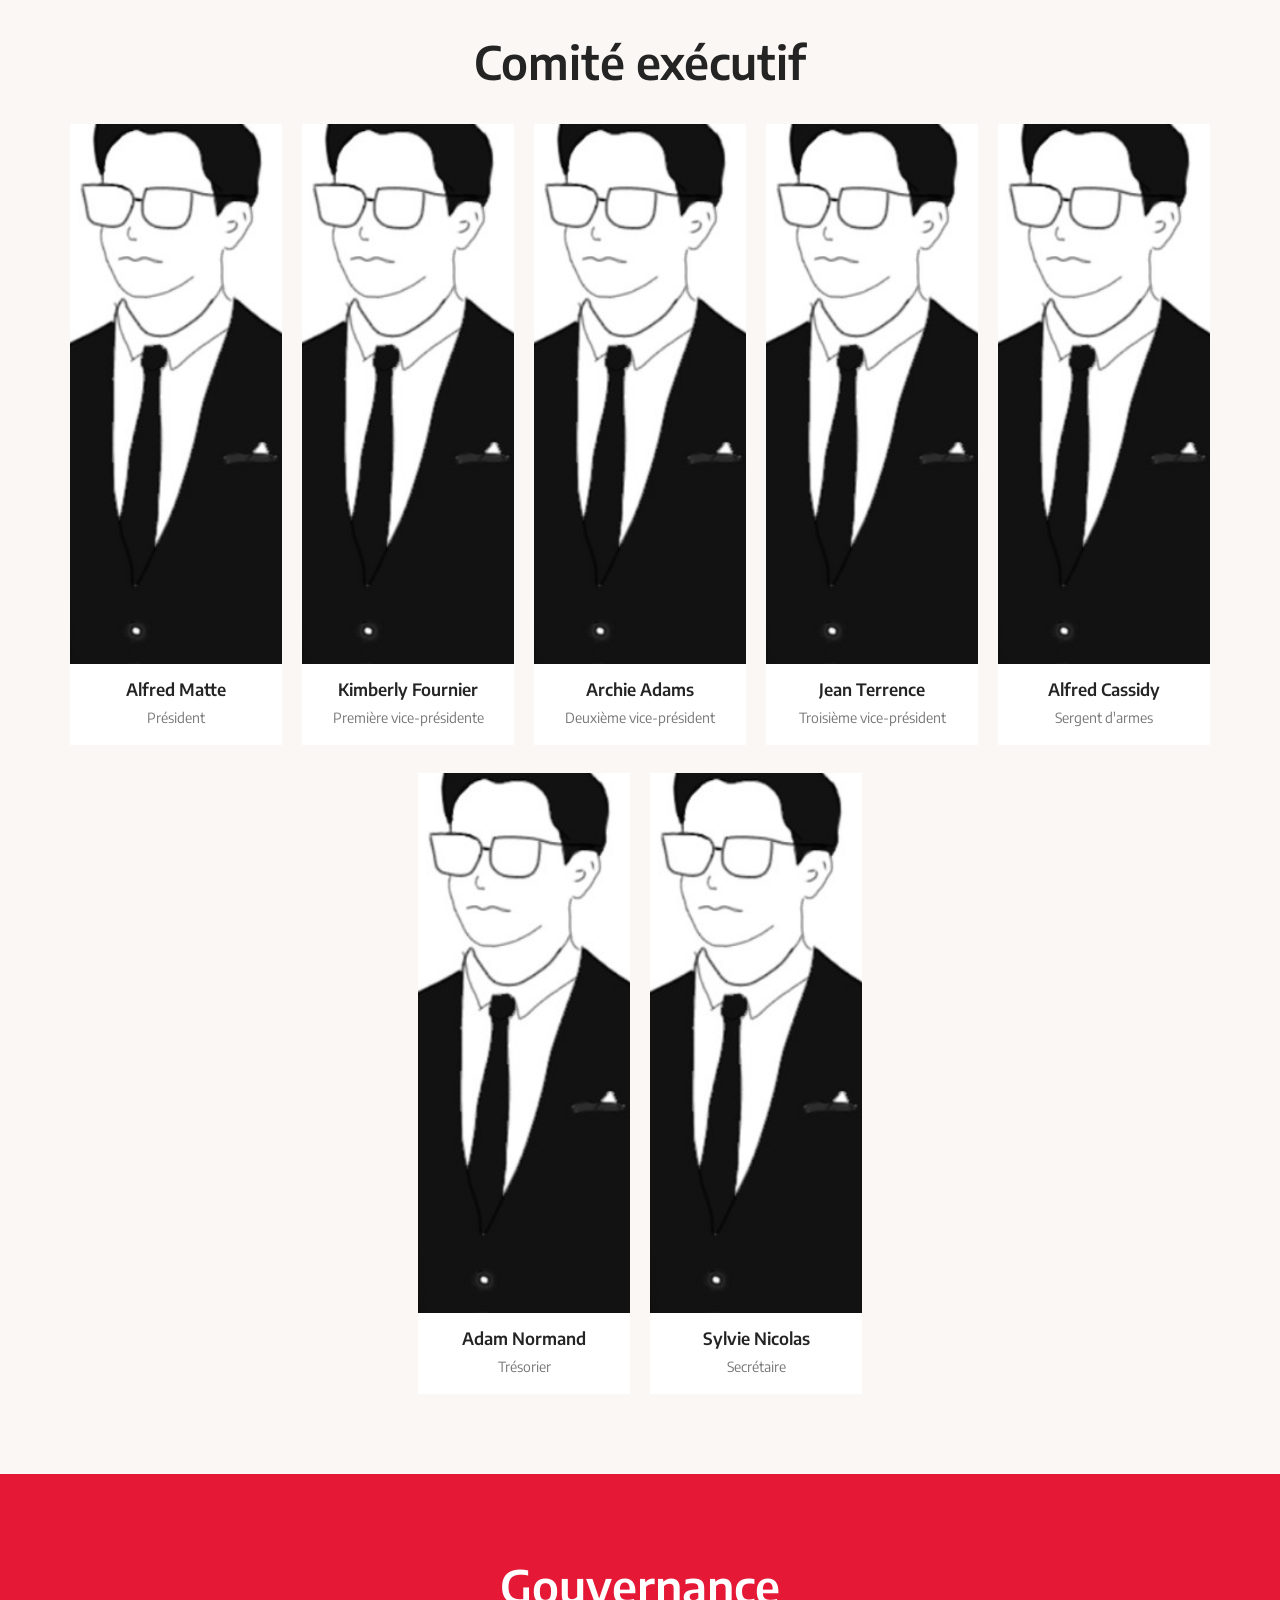
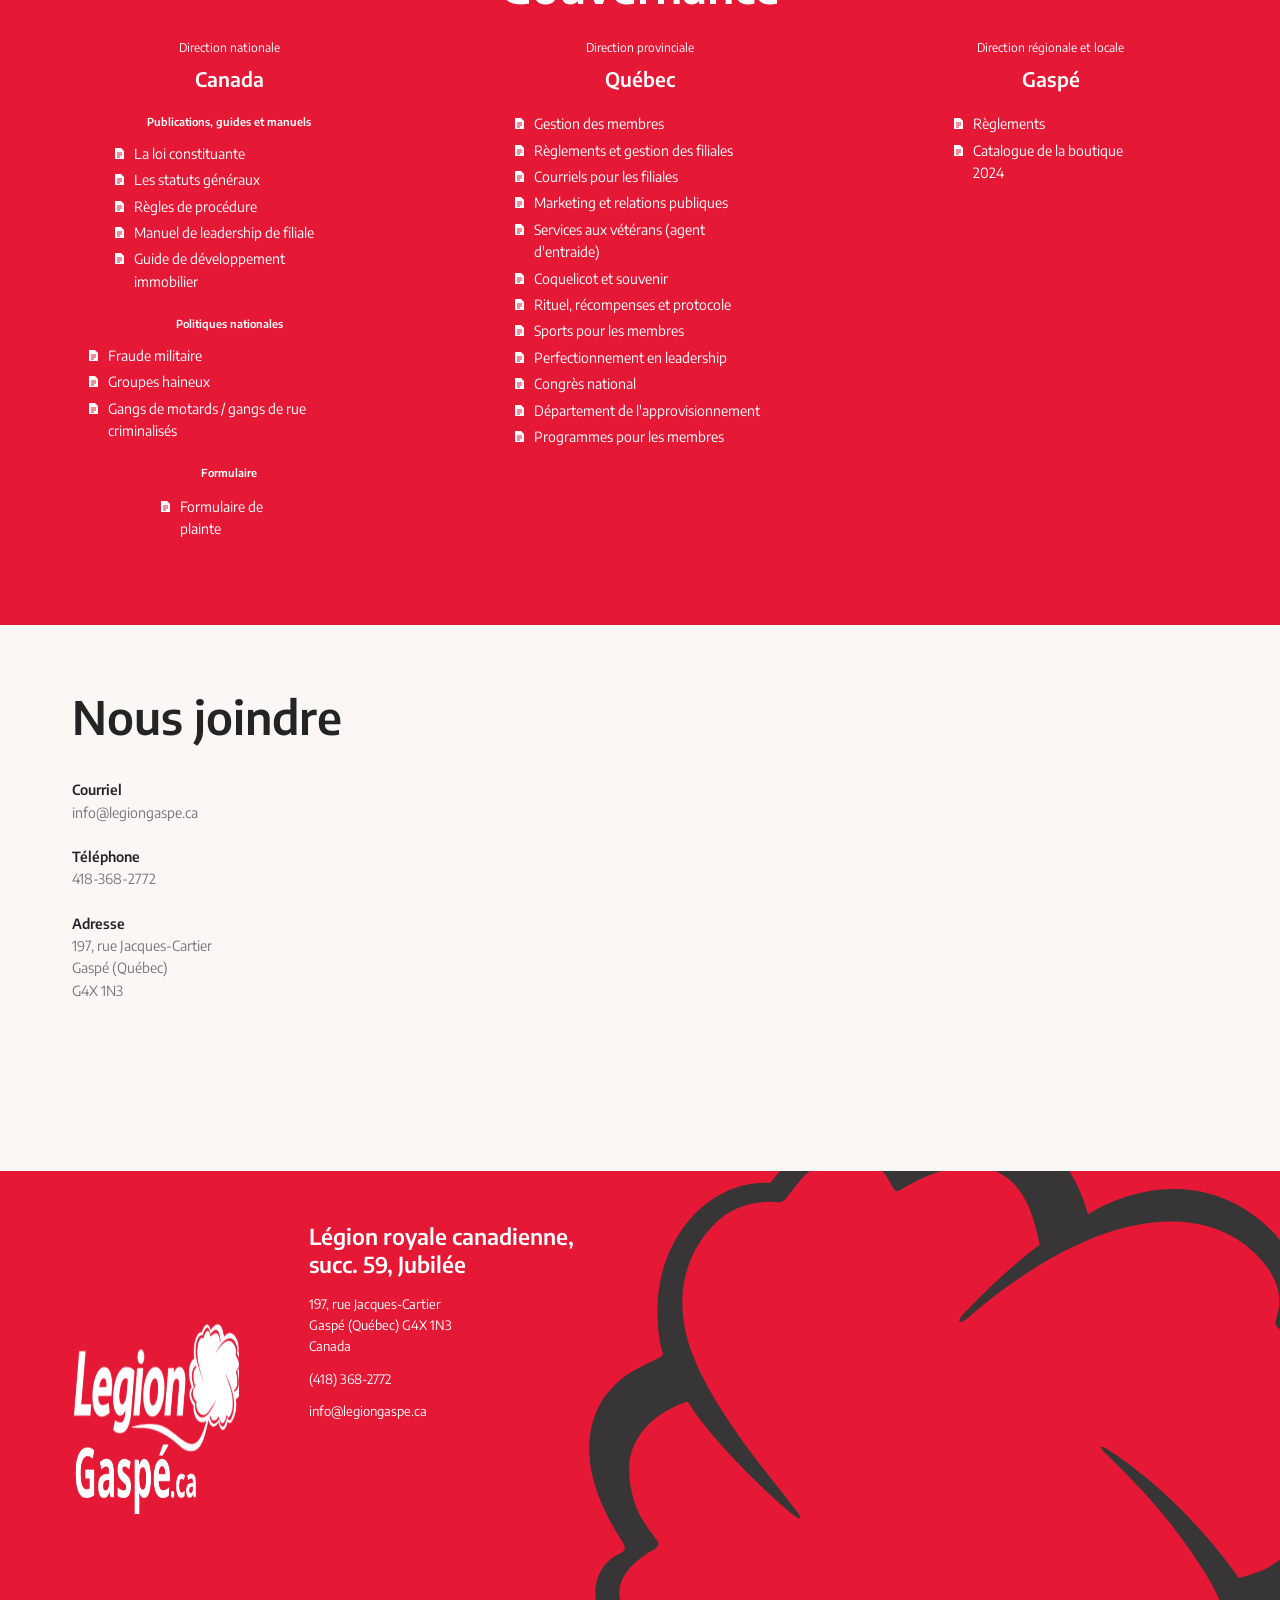
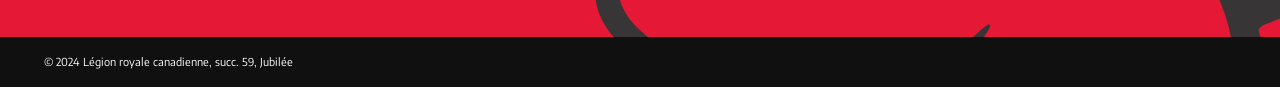
==== commit aa7e093b: "Link Facebook button to facebook.com/legiongaspe; serve on legiongaspe.ca Co-Authored-By: Claude Opu" ====
--- a/francais/index.html
+++ b/francais/index.html
@@ -52,7 +52,7 @@
 
 <section class="fb" id="events">
   <div class="wrap">
-    <a class="fb-btn" href="https://www.facebook.com/" target="_blank" rel="noopener">
+    <a class="fb-btn" href="https://www.facebook.com/legiongaspe" target="_blank" rel="noopener">
       <svg viewBox="0 0 24 24" width="64" height="64" aria-hidden="true"><path fill="currentColor" d="M24 12.07C24 5.4 18.63 0 12 0S0 5.4 0 12.07C0 18.1 4.39 23.1 10.13 24v-8.44H7.08v-3.49h3.05V9.41c0-3.02 1.79-4.69 4.53-4.69 1.31 0 2.68.24 2.68.24v2.97h-1.51c-1.49 0-1.96.93-1.96 1.89v2.25h3.33l-.53 3.49h-2.8V24C19.61 23.1 24 18.1 24 12.07z"/></svg>
       <span class="fb-copy"><span class="fb-kicker">Événements et dernières nouvelles</span><span class="fb-main">Suivez-nous sur Facebook</span><span class="fb-text">Nos événements à venir, nos activités et nos annonces sont publiés sur notre page Facebook.</span></span>
       <span class="fb-arrow" aria-hidden="true">&#8594;</span>
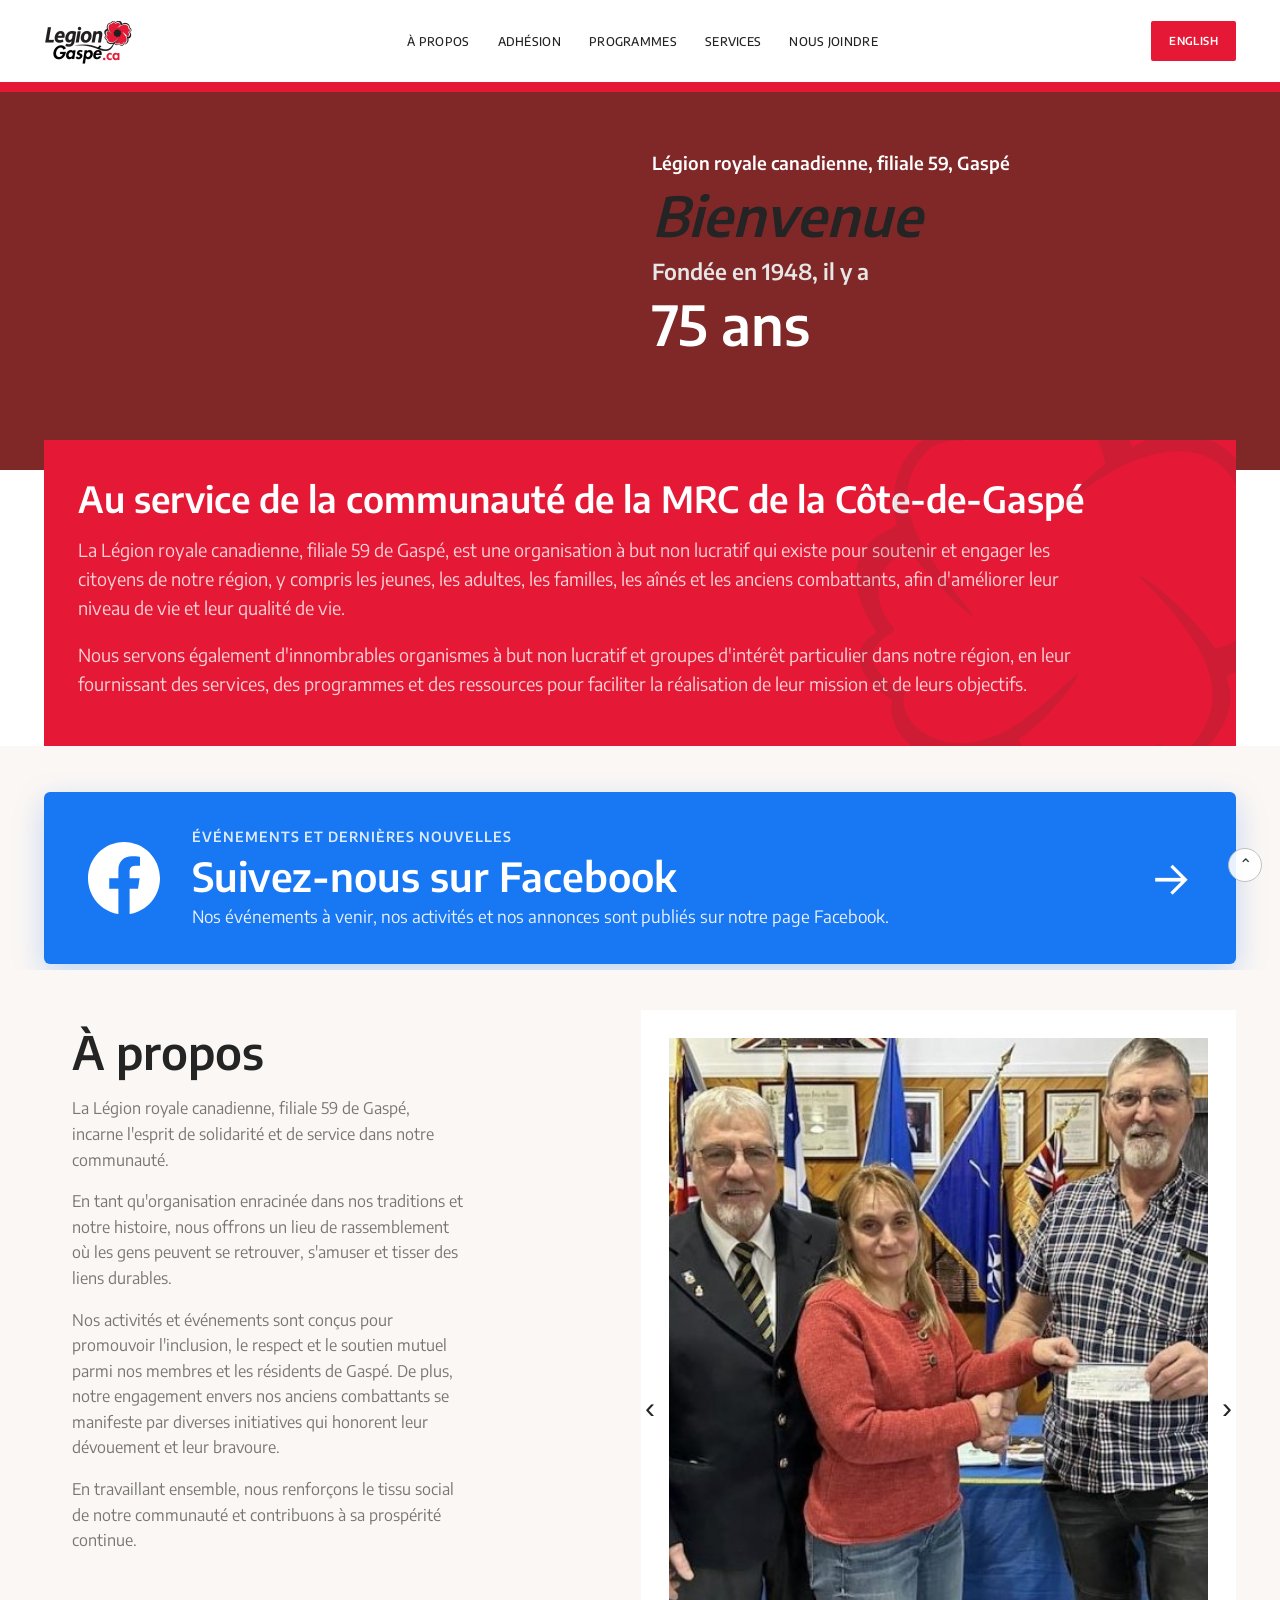
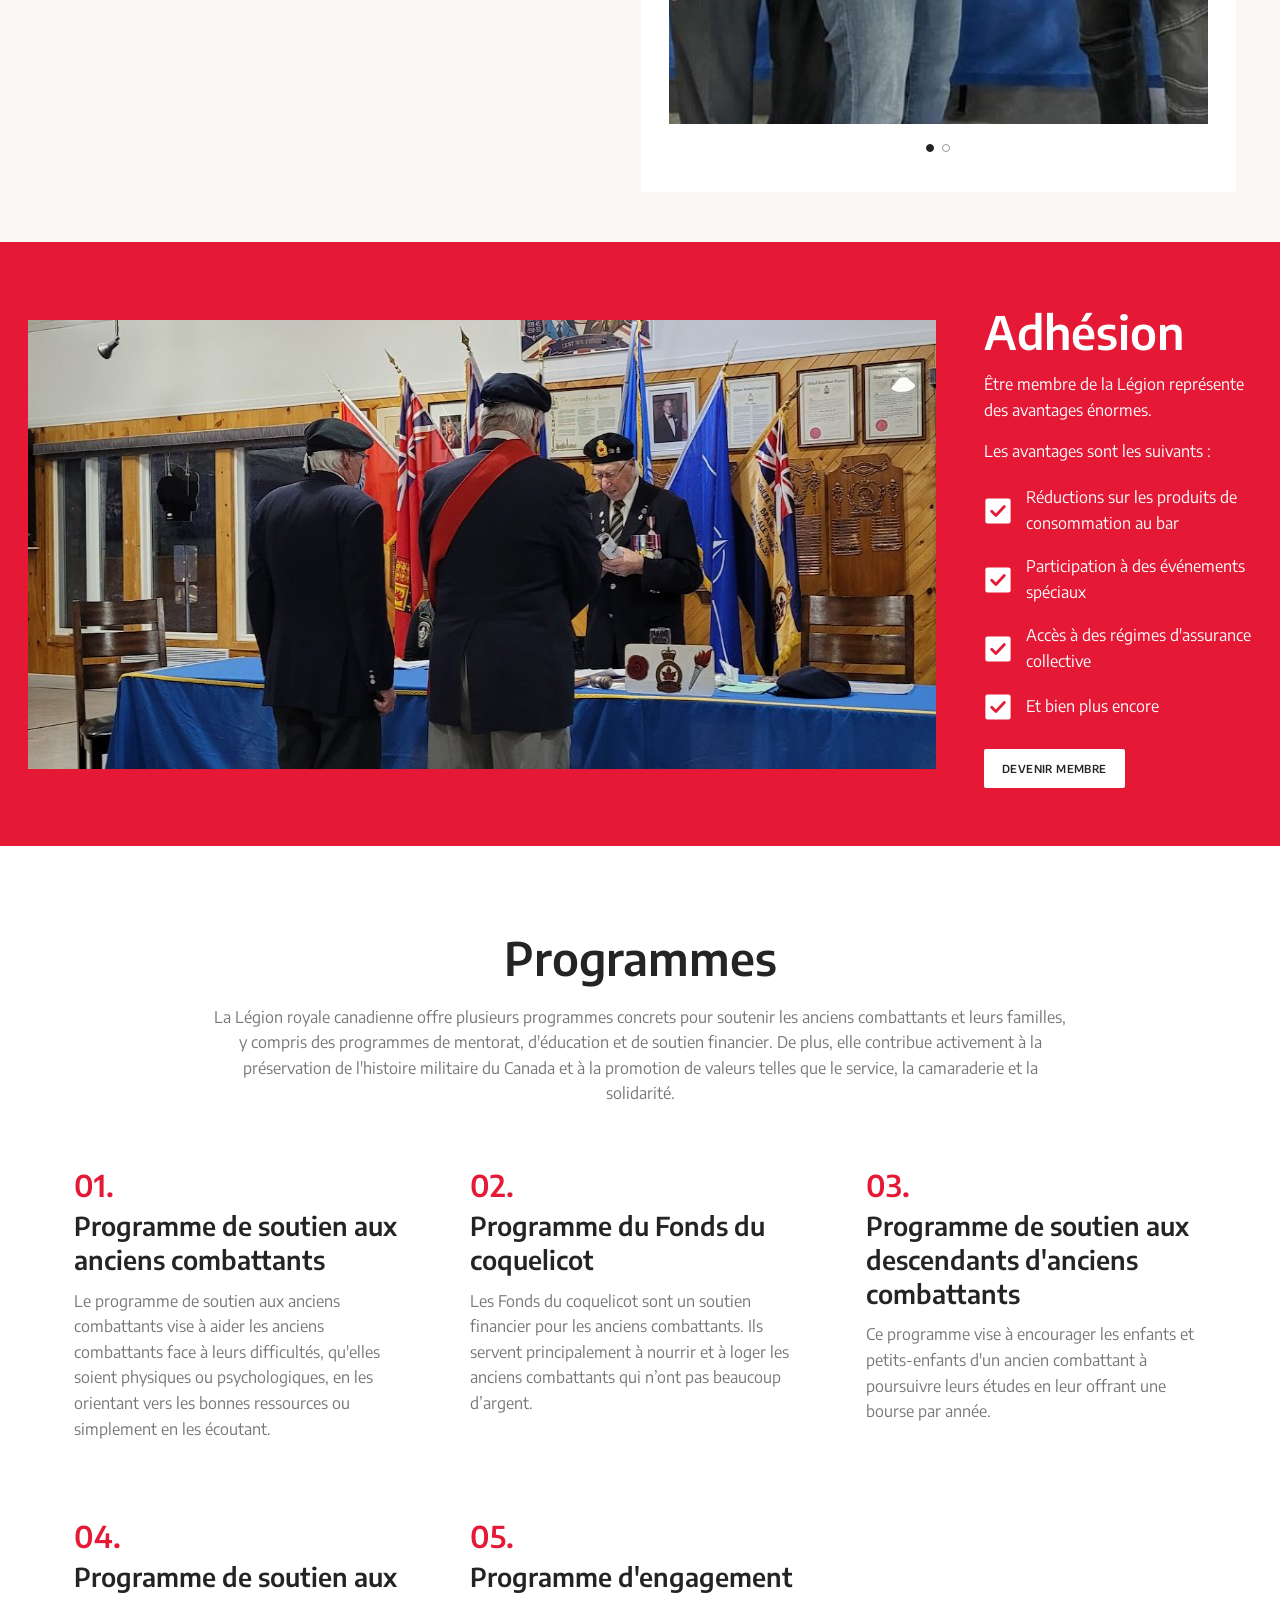
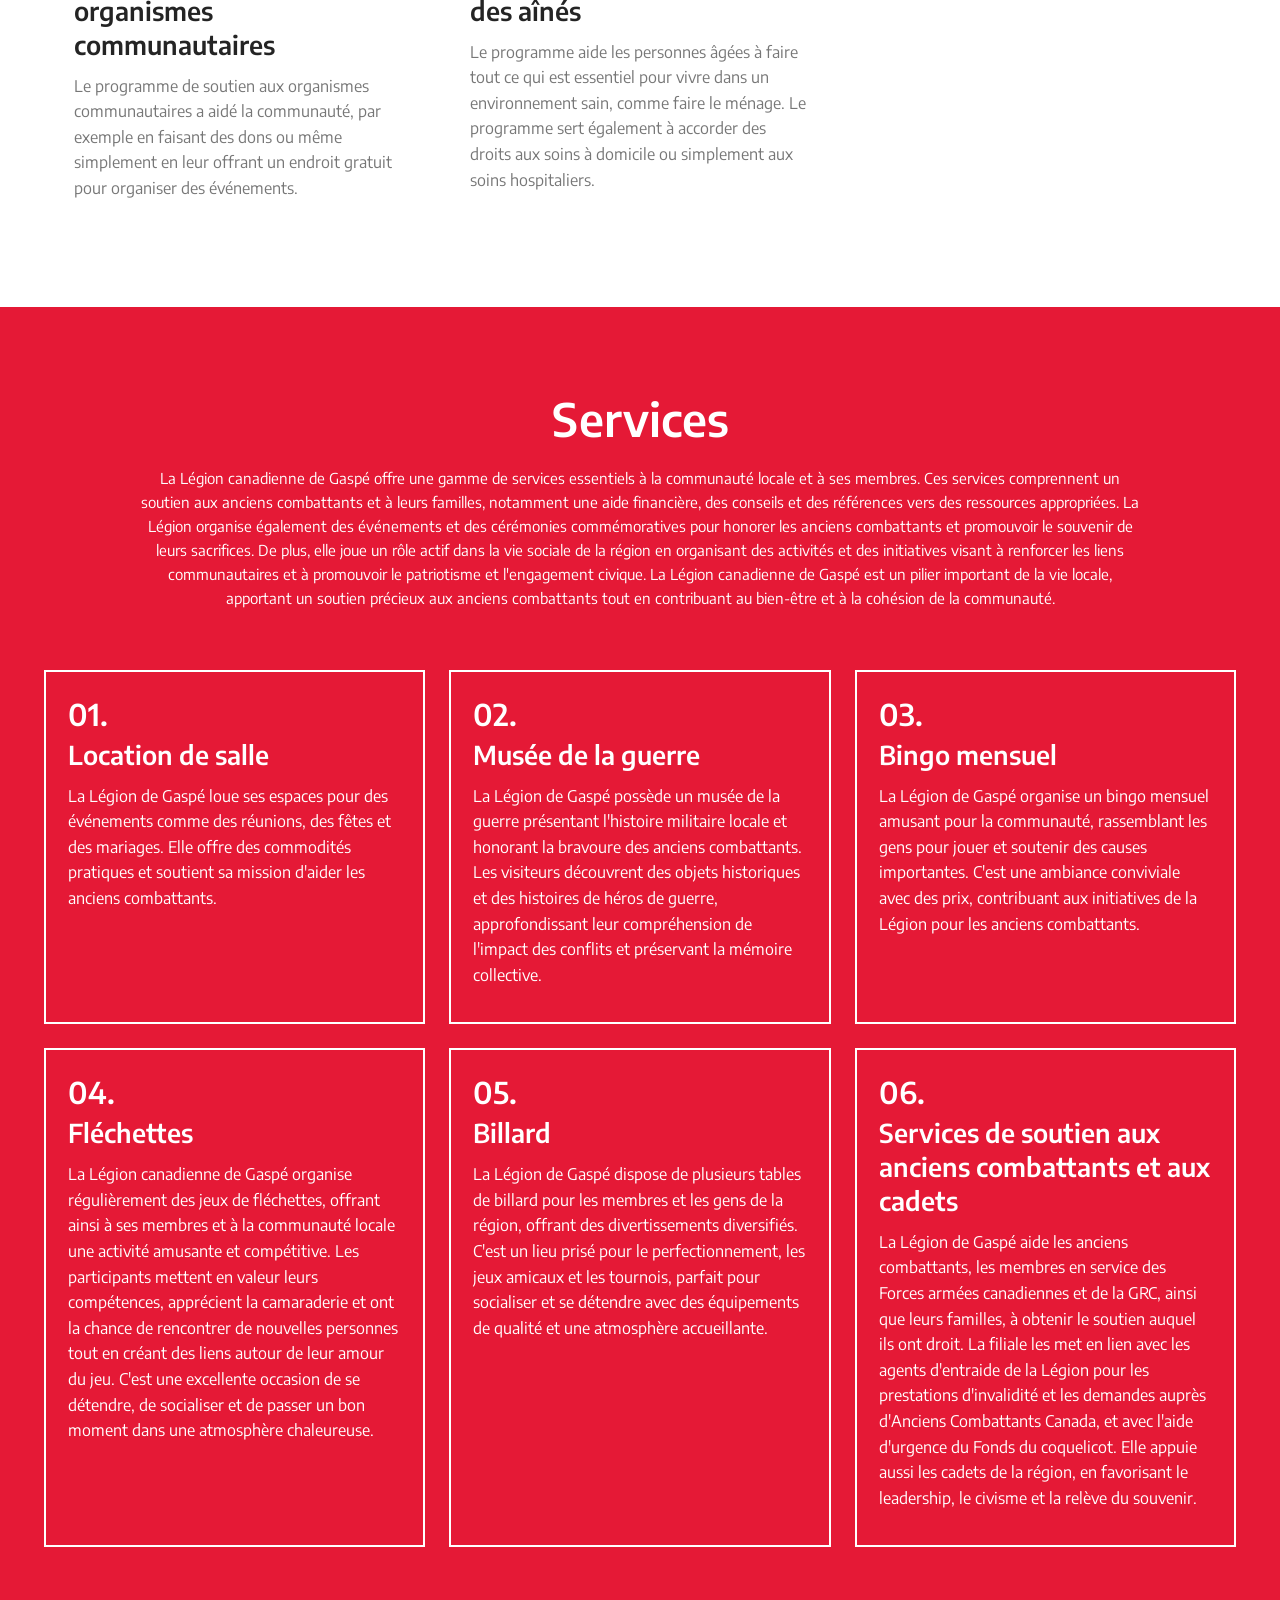
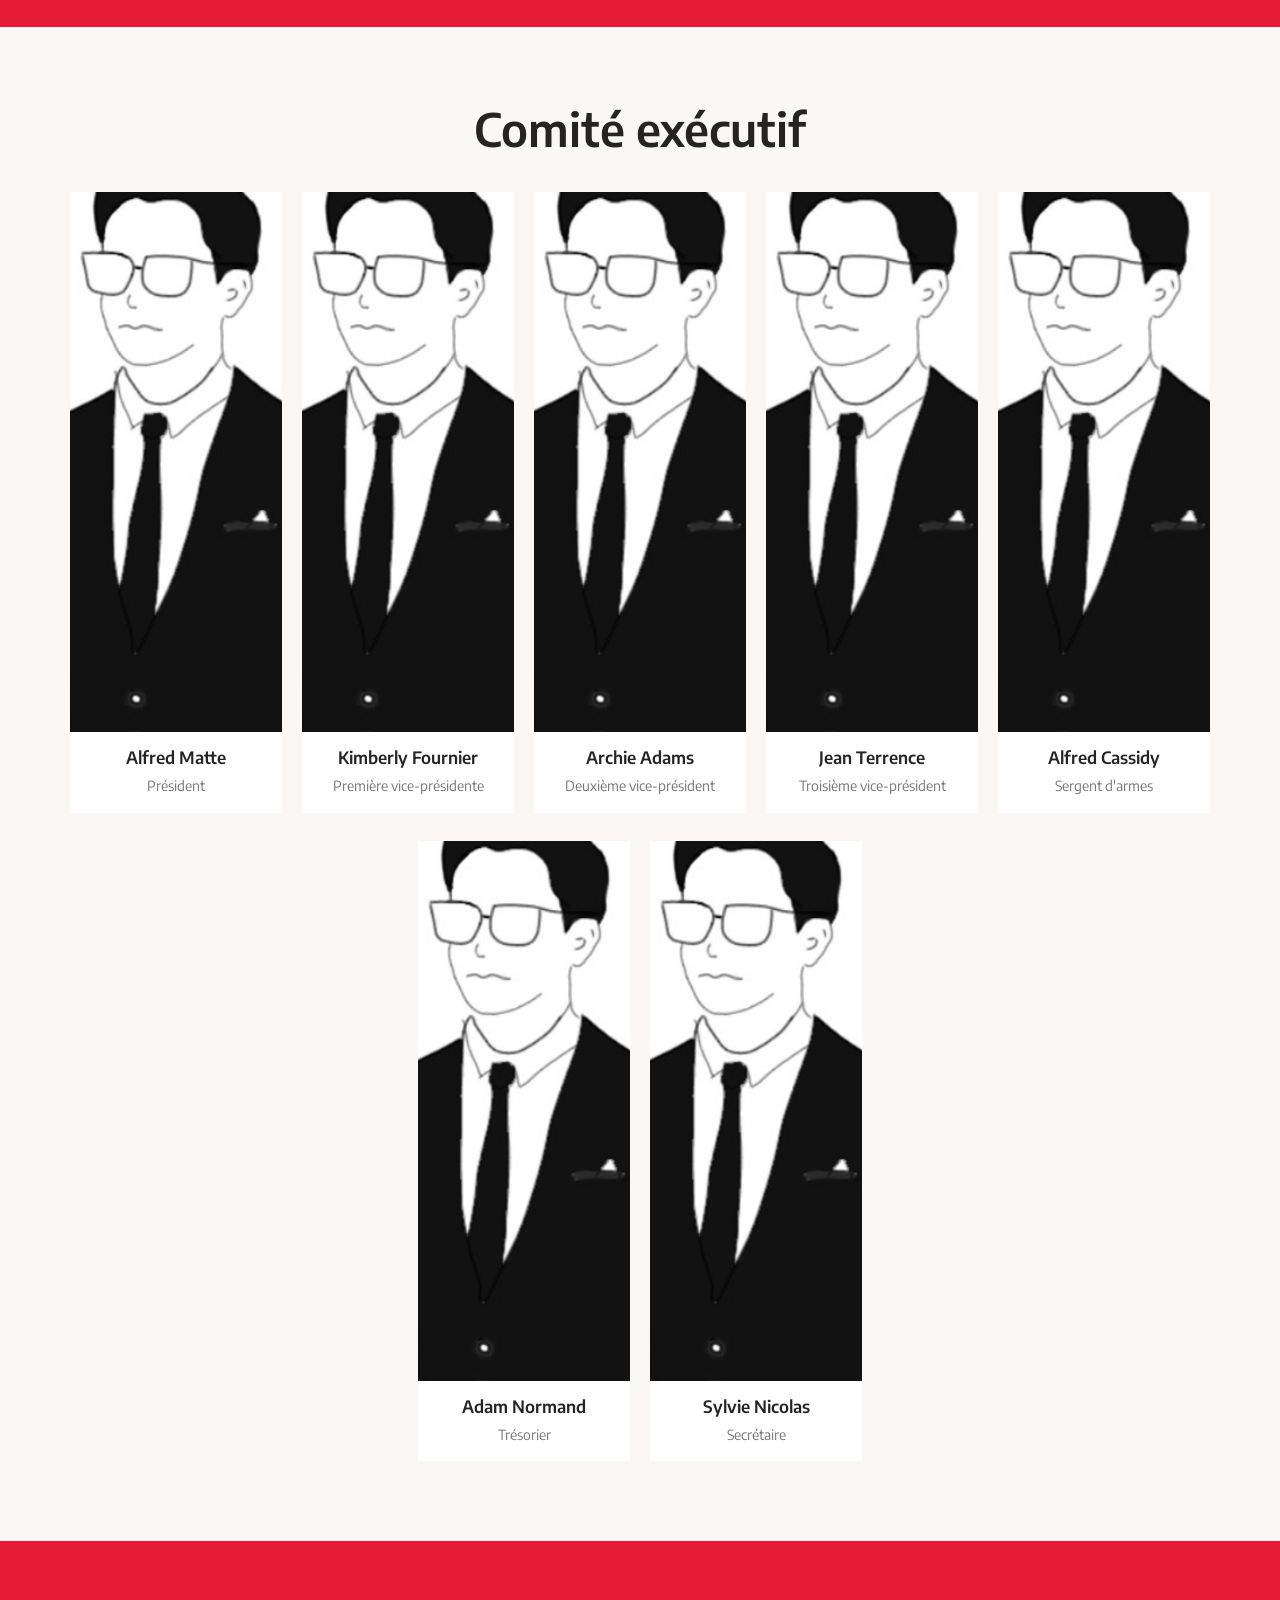
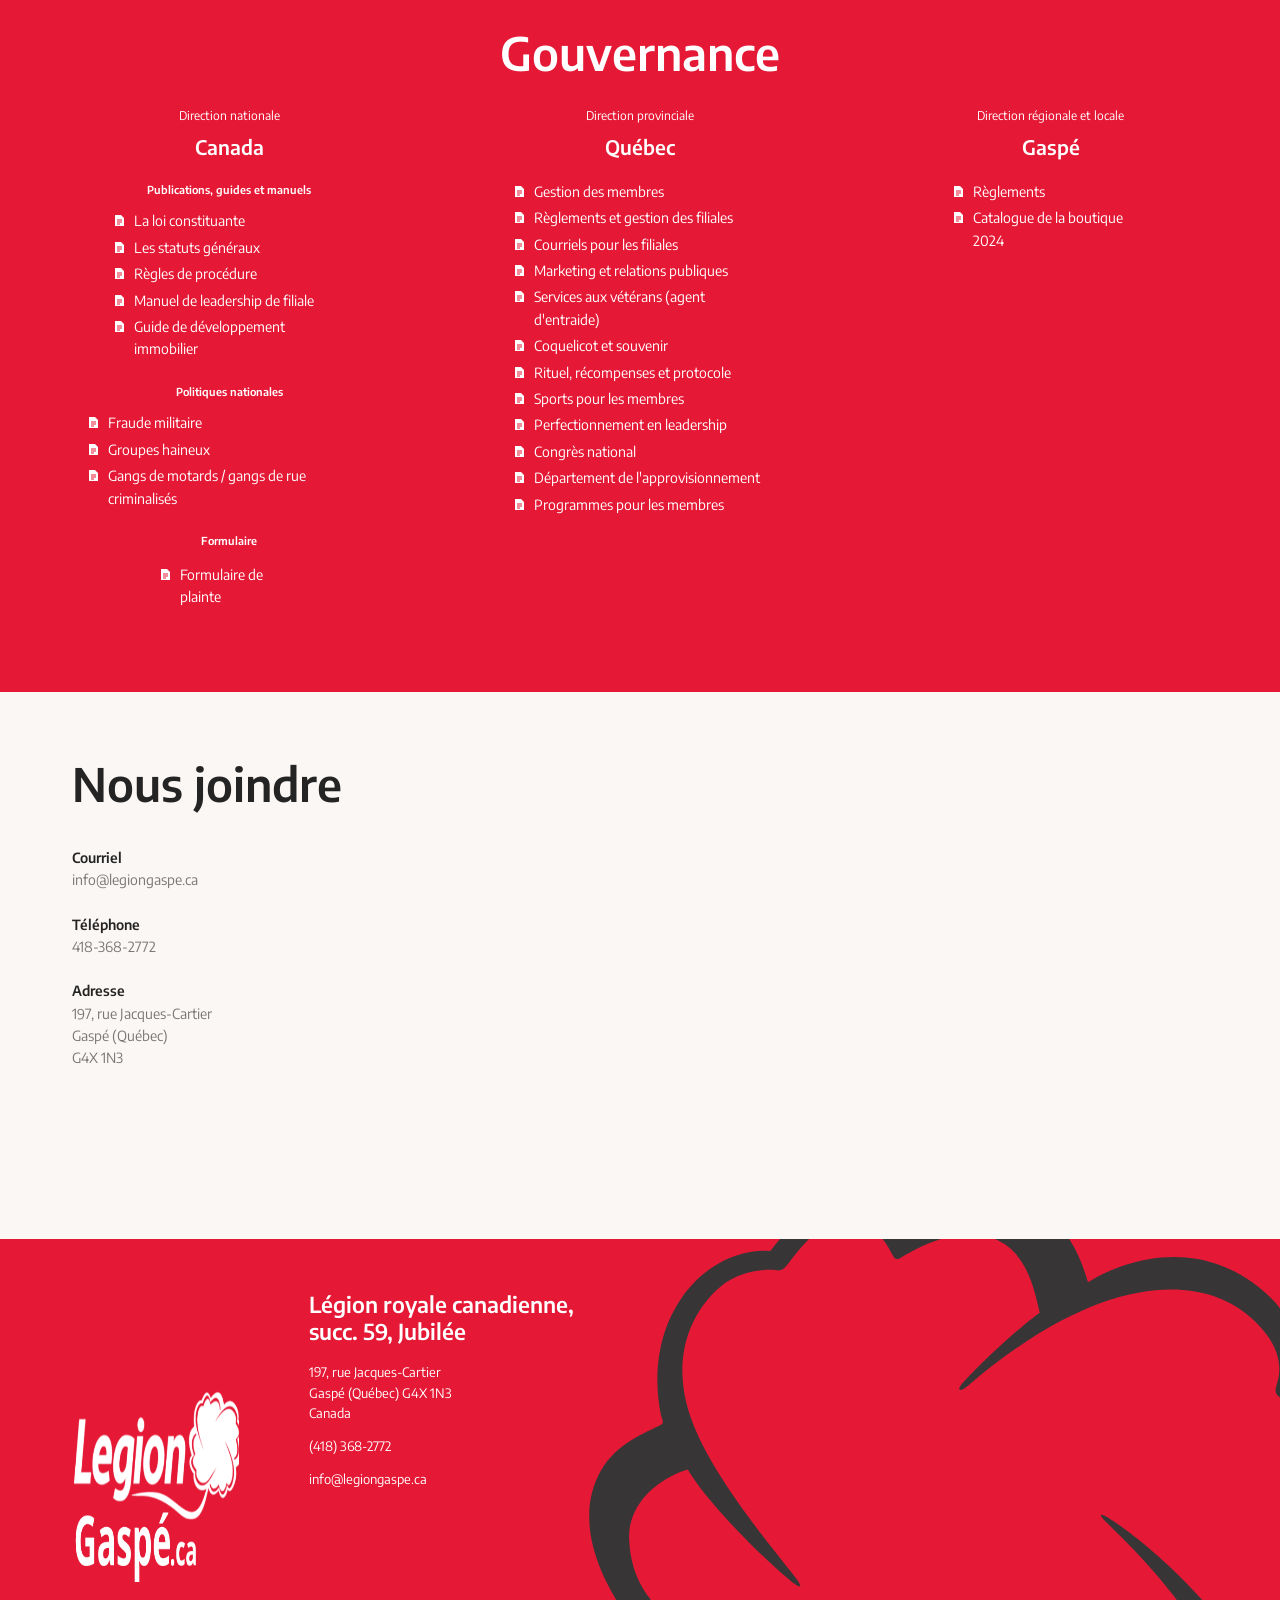
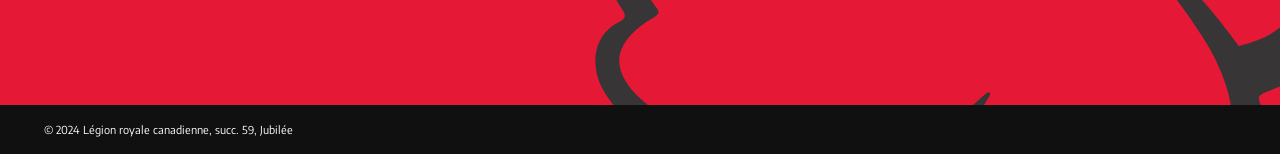
==== commit 6bd6d868: "Link bylaws to public Drive PDF; write service 06 text (EN/FR) Co-Authored-By: Claude Opus 5.5 <nore" ====
--- a/francais/index.html
+++ b/francais/index.html
@@ -119,7 +119,7 @@
       <div class="item"><span class="num">03.</span><h3>Bingo mensuel</h3><p>La Légion de Gaspé organise un bingo mensuel amusant pour la communauté, rassemblant les gens pour jouer et soutenir des causes importantes. C&#x27;est une ambiance conviviale avec des prix, contribuant aux initiatives de la Légion pour les anciens combattants.</p></div>
       <div class="item"><span class="num">04.</span><h3>Fléchettes</h3><p>La Légion canadienne de Gaspé organise régulièrement des jeux de fléchettes, offrant ainsi à ses membres et à la communauté locale une activité amusante et compétitive. Les participants mettent en valeur leurs compétences, apprécient la camaraderie et ont la chance de rencontrer de nouvelles personnes tout en créant des liens autour de leur amour du jeu. C&#x27;est une excellente occasion de se détendre, de socialiser et de passer un bon moment dans une atmosphère chaleureuse.</p></div>
       <div class="item"><span class="num">05.</span><h3>Billard</h3><p>La Légion de Gaspé dispose de plusieurs tables de billard pour les membres et les gens de la région, offrant des divertissements diversifiés. C&#x27;est un lieu prisé pour le perfectionnement, les jeux amicaux et les tournois, parfait pour socialiser et se détendre avec des équipements de qualité et une atmosphère accueillante.</p></div>
-      <div class="item"><span class="num">06.</span><h3>Services de soutien aux anciens combattants et aux cadets</h3><p>La Légion de Gaspé dispose de plusieurs tables de billard pour les membres et les gens de la région, offrant des divertissements diversifiés. C&#x27;est un lieu prisé pour le perfectionnement, les jeux amicaux et les tournois, parfait pour socialiser et se détendre avec des équipements de qualité et une atmosphère accueillante.</p></div>
+      <div class="item"><span class="num">06.</span><h3>Services de soutien aux anciens combattants et aux cadets</h3><p>La Légion de Gaspé aide les anciens combattants, les membres en service des Forces armées canadiennes et de la GRC, ainsi que leurs familles, à obtenir le soutien auquel ils ont droit. La filiale les met en lien avec les agents d&#x27;entraide de la Légion pour les prestations d&#x27;invalidité et les demandes auprès d&#x27;Anciens Combattants Canada, et avec l&#x27;aide d&#x27;urgence du Fonds du coquelicot. Elle appuie aussi les cadets de la région, en favorisant le leadership, le civisme et la relève du souvenir.</p></div>
     </div>
   </div>
 </section>
@@ -184,7 +184,7 @@
       <div>
         <span class="label">Direction régionale et locale</span><h3>Gaspé</h3>
         <ul>
-          <li><a href="../assets/rclg-reglements-bylaws.pdf">Règlements</a></li>
+          <li><a href="https://drive.google.com/file/d/1bBctZ7zup7xiVicjZaNbUfQUjpvXjLvm/view" target="_blank" rel="noopener">Règlements</a></li>
           <li><a href="https://portal.legion.ca/docs/default-source/branch-and-command-resources/supply/catalogue_e.pdf" target="_blank" rel="noopener">Catalogue de la boutique 2024</a></li>
         </ul>
       </div>
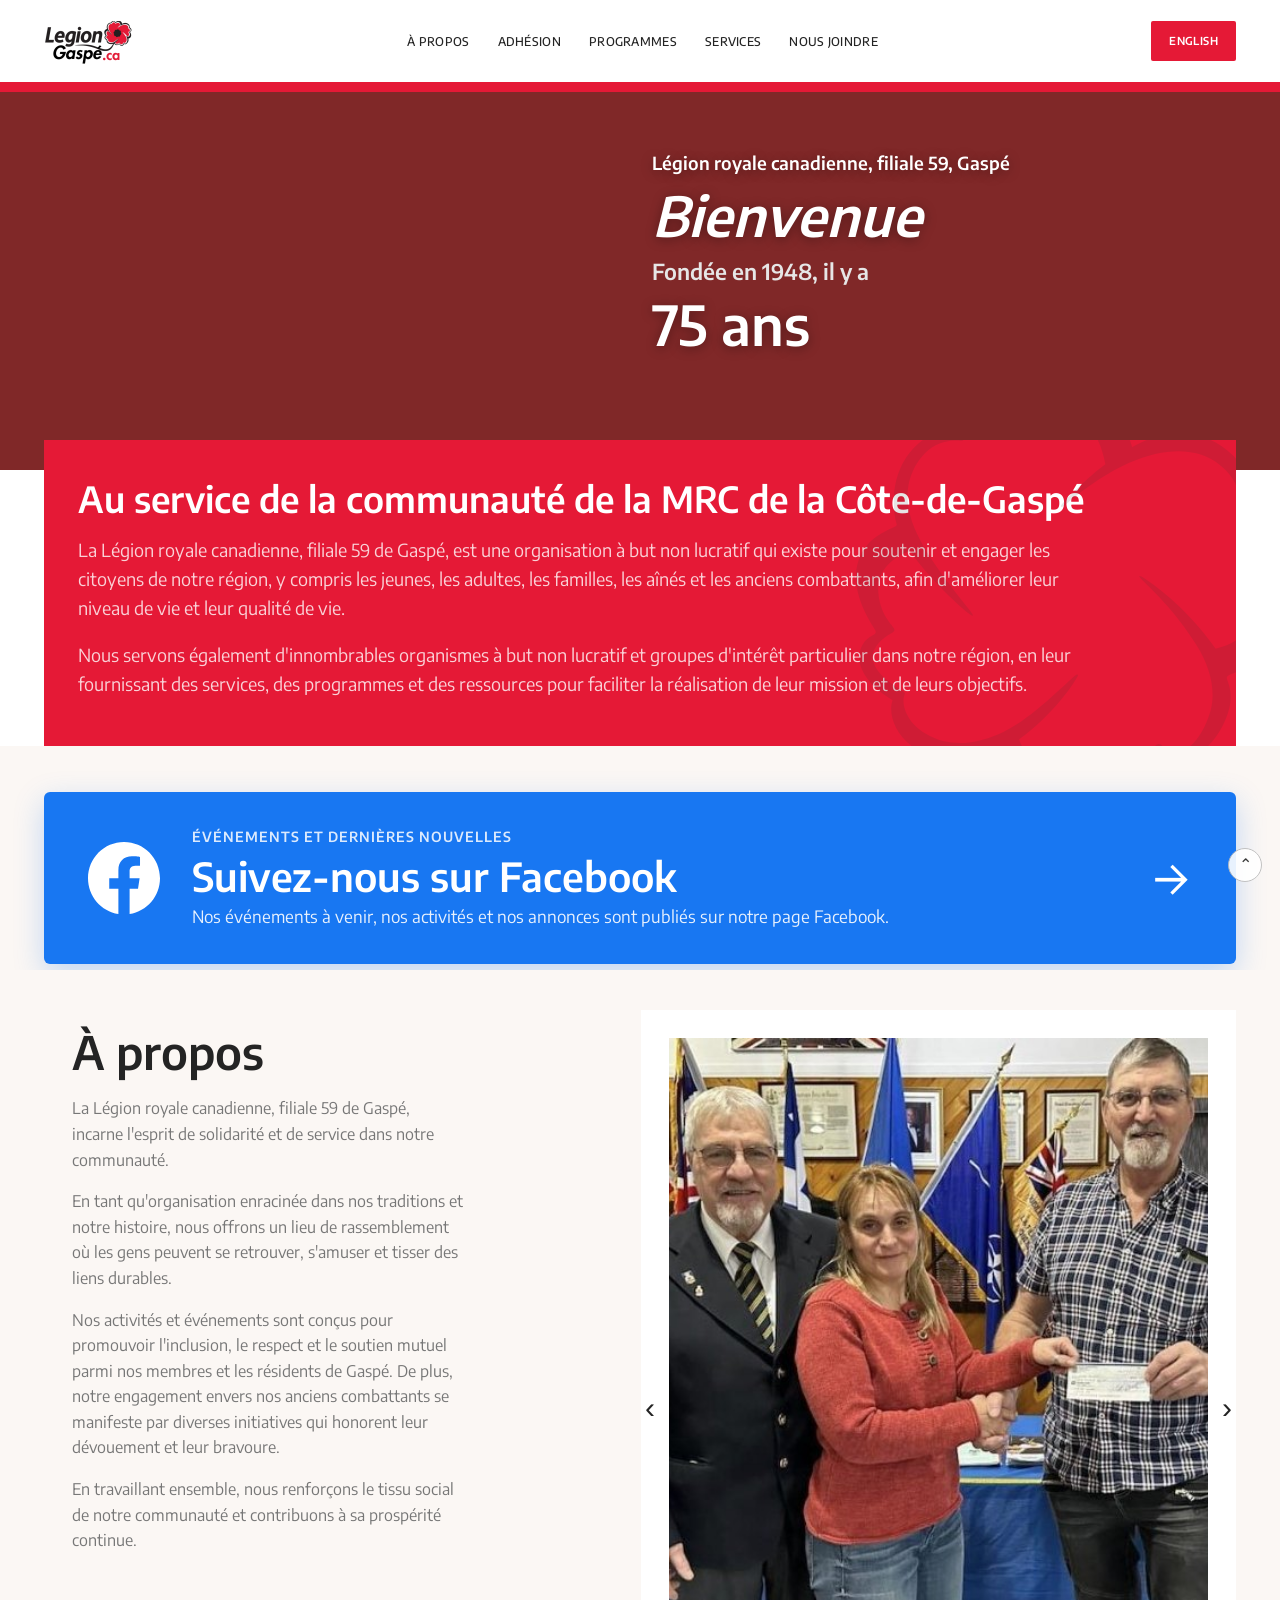
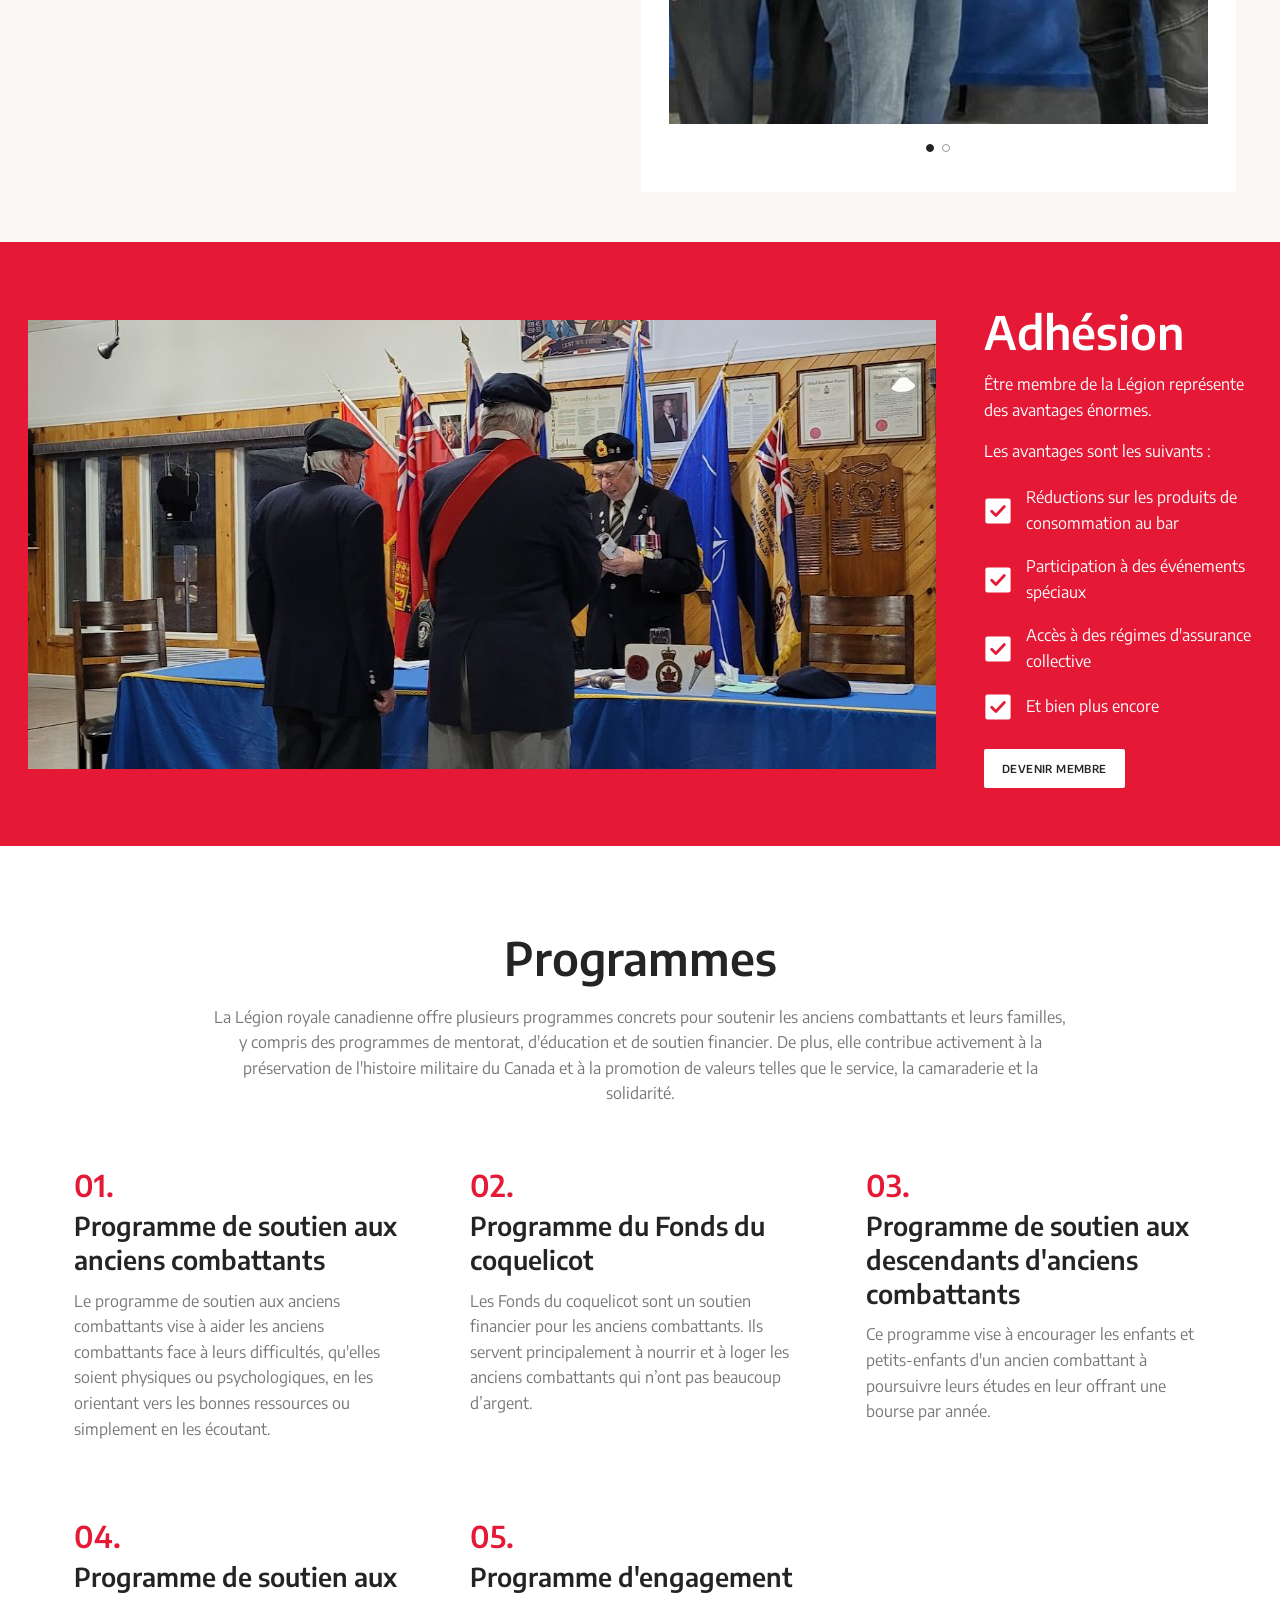
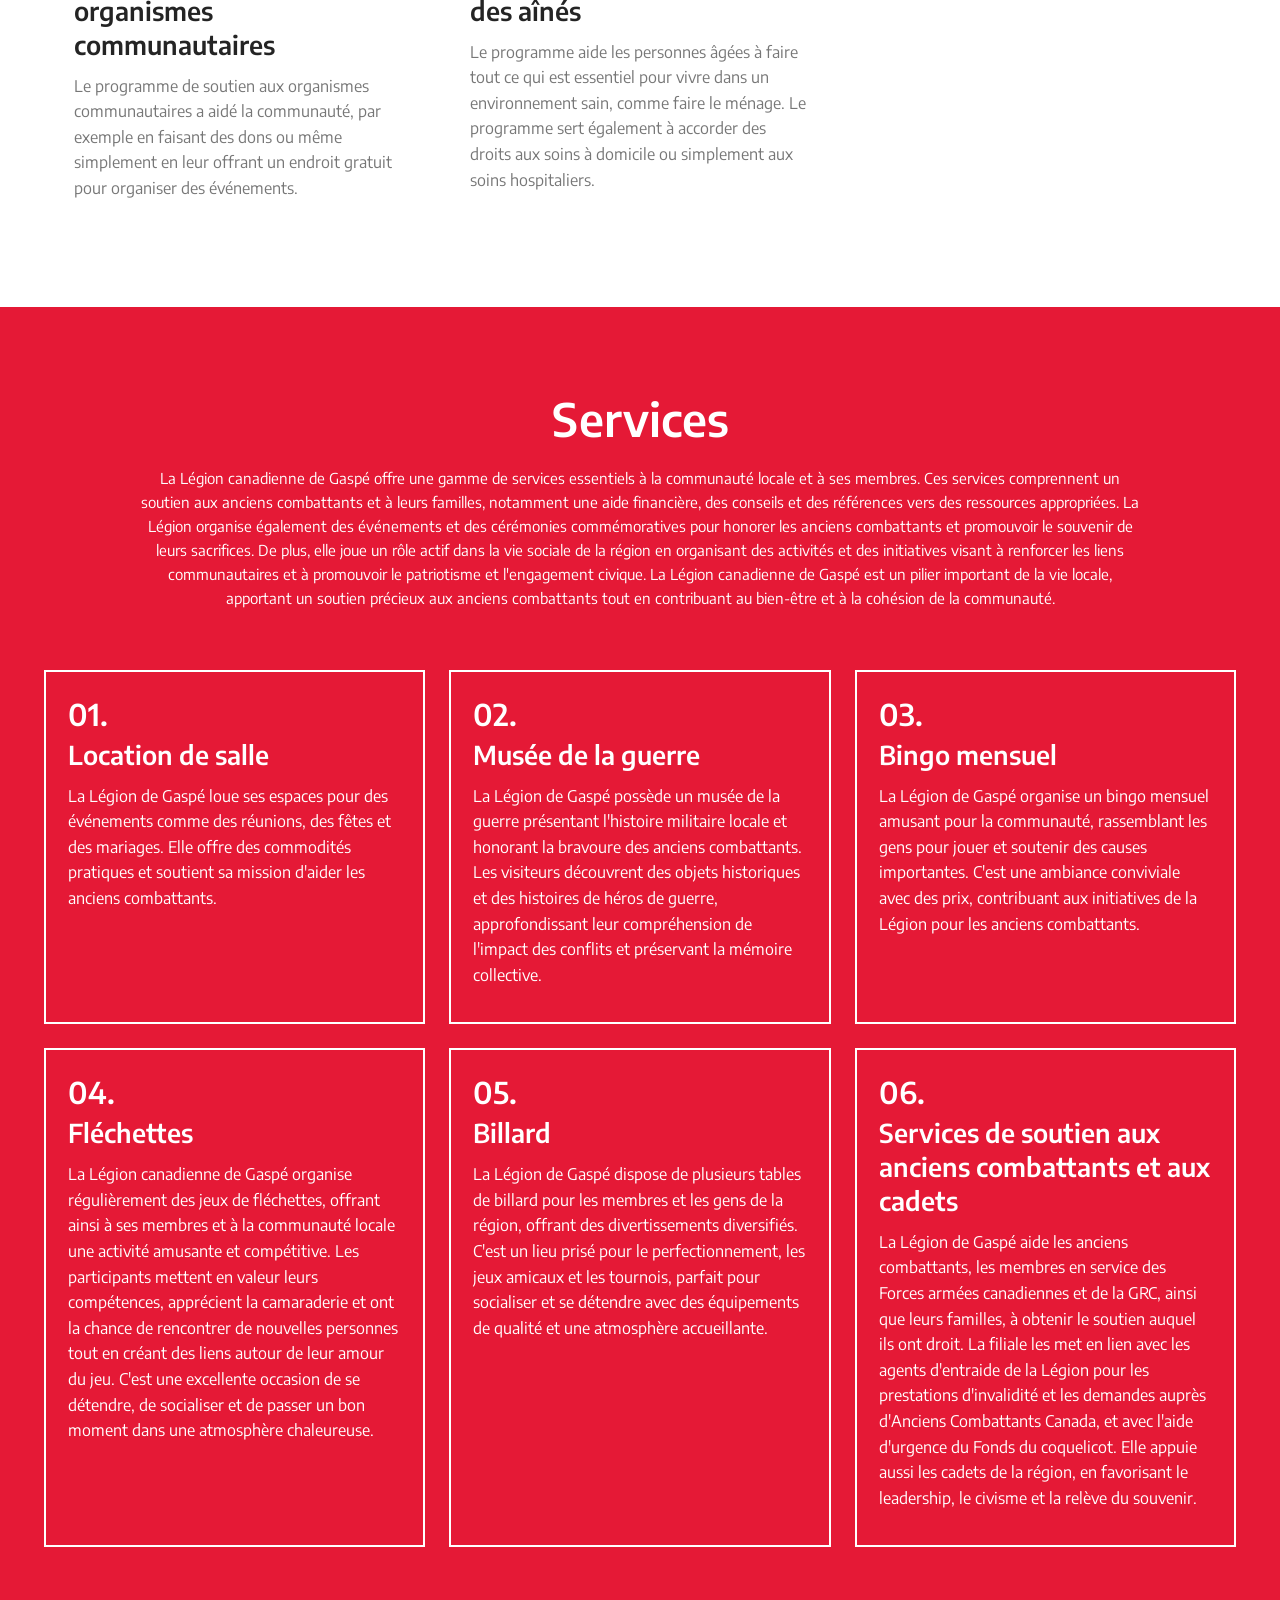
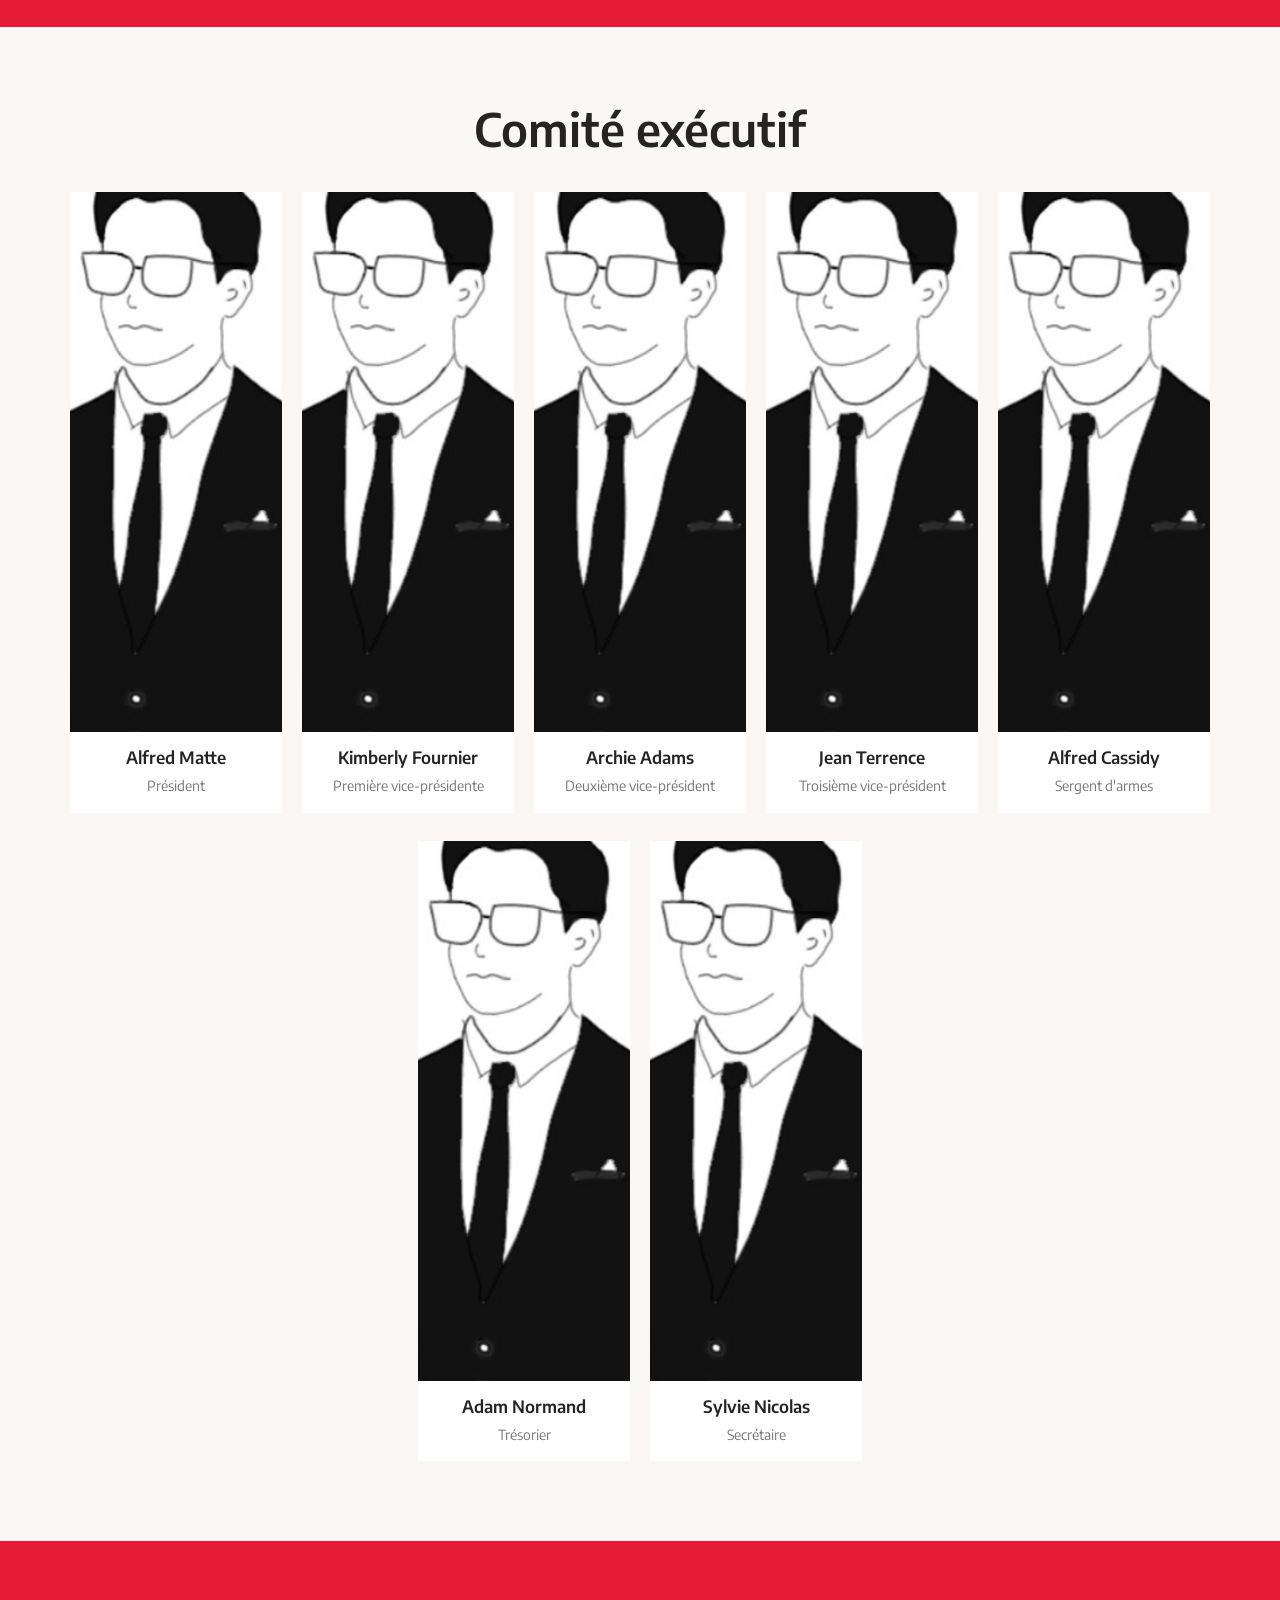
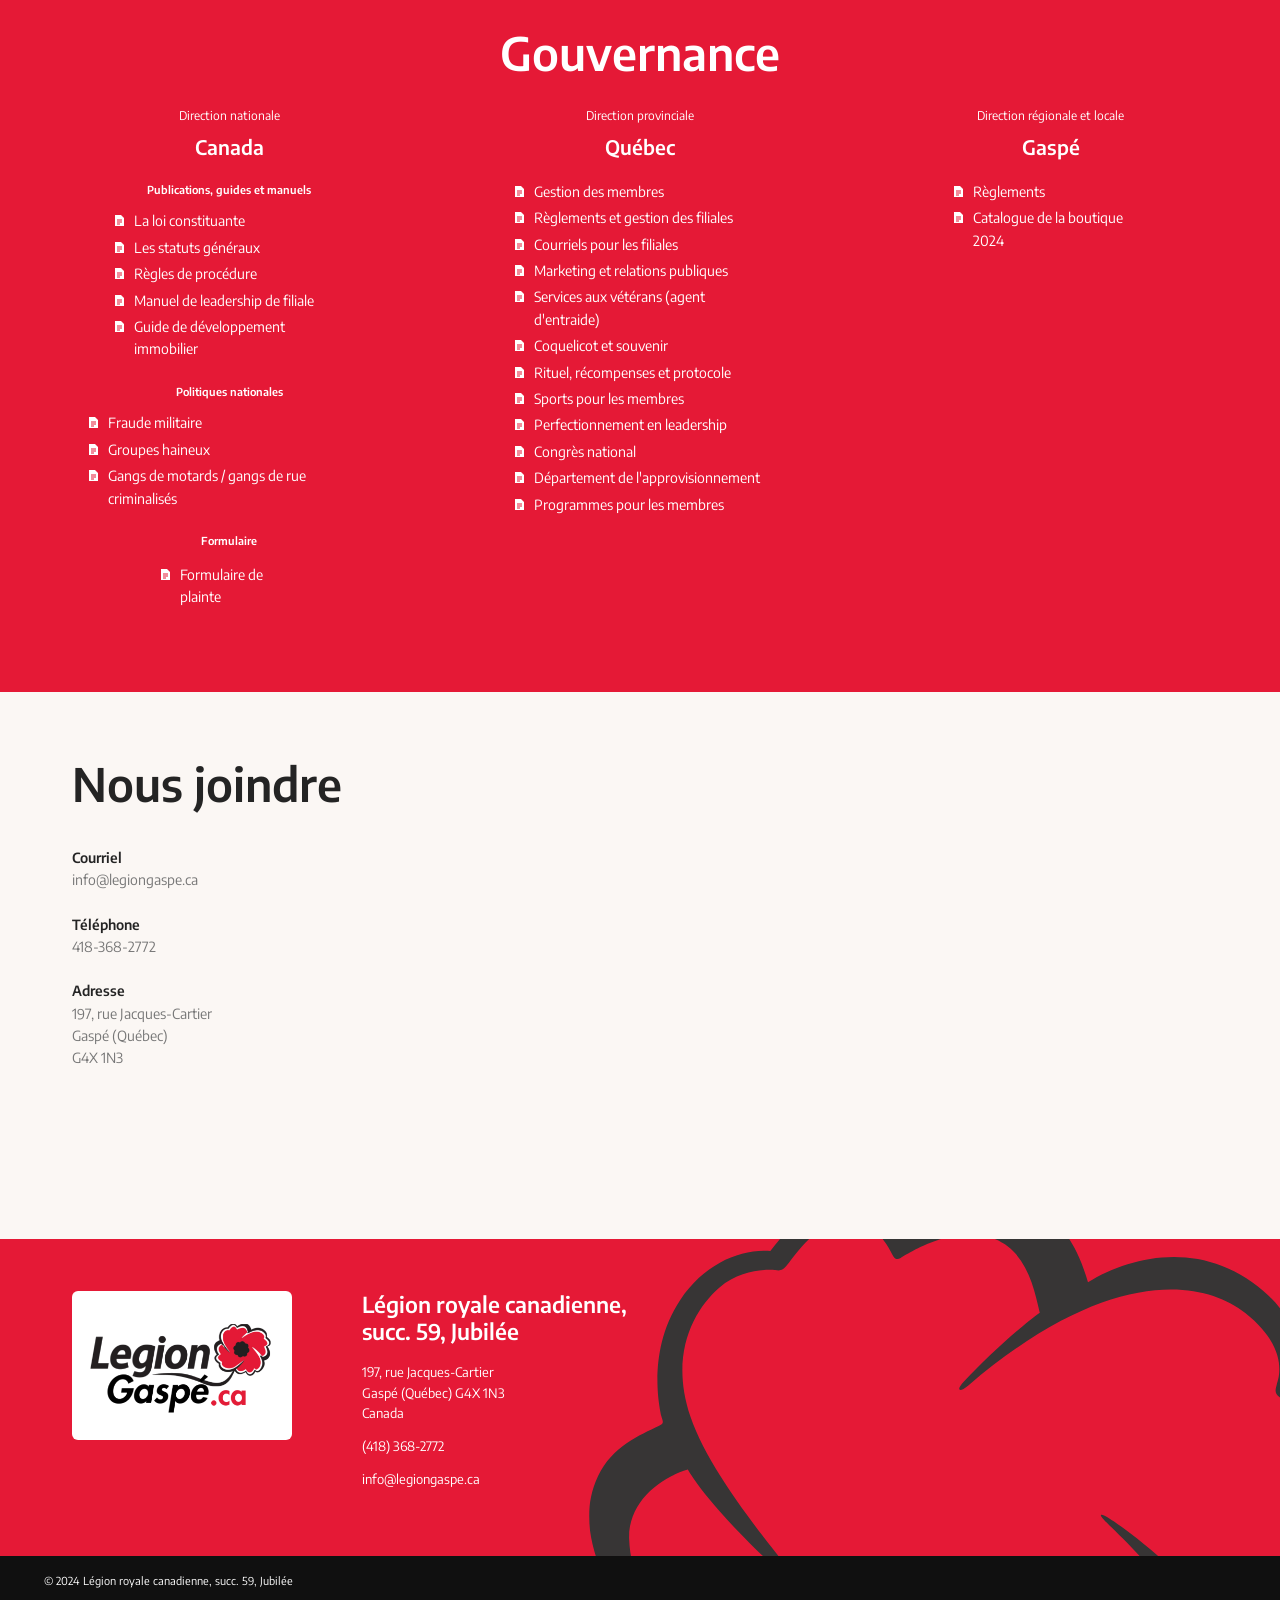
==== commit 194f8aae: "Footer: use the colour logo on a white tile; hero: white headings The white logo was a lossy convers" ====
--- a/francais/index.html
+++ b/francais/index.html
@@ -209,7 +209,7 @@
 
 <footer class="site-footer">
   <div class="wrap">
-    <img class="flogo" src="../assets/logo-white.png" alt="Legion Gaspé" width="360" height="360" loading="lazy">
+    <img class="flogo" src="../assets/logo.png" alt="Legion Gaspé" width="360" height="240" loading="lazy">
     <div>
       <h2>Légion royale canadienne,<br>succ. 59, Jubilée</h2>
       <p>197, rue Jacques-Cartier<br>Gaspé (Québec) G4X 1N3<br>Canada</p>
--- a/assets/site.css
+++ b/assets/site.css
@@ -35,6 +35,7 @@
 .hero::after{content:"";position:absolute;inset:0;background:rgba(136,40,40,.69)}
 .hero .wrap{position:relative;z-index:1;height:100%;display:flex;align-items:center}
 .hero-text{margin-left:50%;padding-left:12px;color:var(--white)}
+.hero-text h1,.hero-text .big,.hero-text .kicker{color:var(--white);text-shadow:0 2px 12px rgba(0,0,0,.35)}
 .hero-text .kicker{font-size:18px;font-weight:600;line-height:1;margin-bottom:14px}
 .hero-text .big{font-size:55px;font-weight:600;line-height:1.05}
 .hero-text .big.it{font-style:italic;margin-bottom:10px}
@@ -121,7 +122,7 @@
 .site-footer{position:relative;overflow:hidden;background:var(--red);color:var(--white)}
 .site-footer::after{content:"";position:absolute;left:46%;top:-40px;width:760px;height:700px;background:url(poppy.svg) no-repeat 0 0/contain;pointer-events:none}
 .site-footer .wrap{position:relative;z-index:1;display:flex;gap:70px;padding:52px 0 54px}
-.site-footer .flogo{width:167px;margin-left:28px}
+.site-footer .flogo{width:220px;height:auto;align-self:flex-start;object-fit:contain;margin-left:28px;background:var(--white);padding:12px 16px;border-radius:6px}
 .site-footer h2{font-size:22px;line-height:1.25;color:var(--white);margin-bottom:16px}
 .site-footer p{font-size:13px;line-height:1.6;margin:0 0 12px}
 .site-footer a{text-decoration:none}
@@ -162,7 +163,7 @@
   .slider{padding:16px 16px 30px}
   .exec{width:calc(50% - 10px)}
   .site-footer .wrap{flex-direction:column;gap:28px}
-  .site-footer .flogo{margin-left:0;width:140px}
+  .site-footer .flogo{margin-left:0;width:190px}
   .site-footer::after{left:30%;top:auto;bottom:-120px;width:520px;height:480px}
   .header-cta{display:none}
 }
